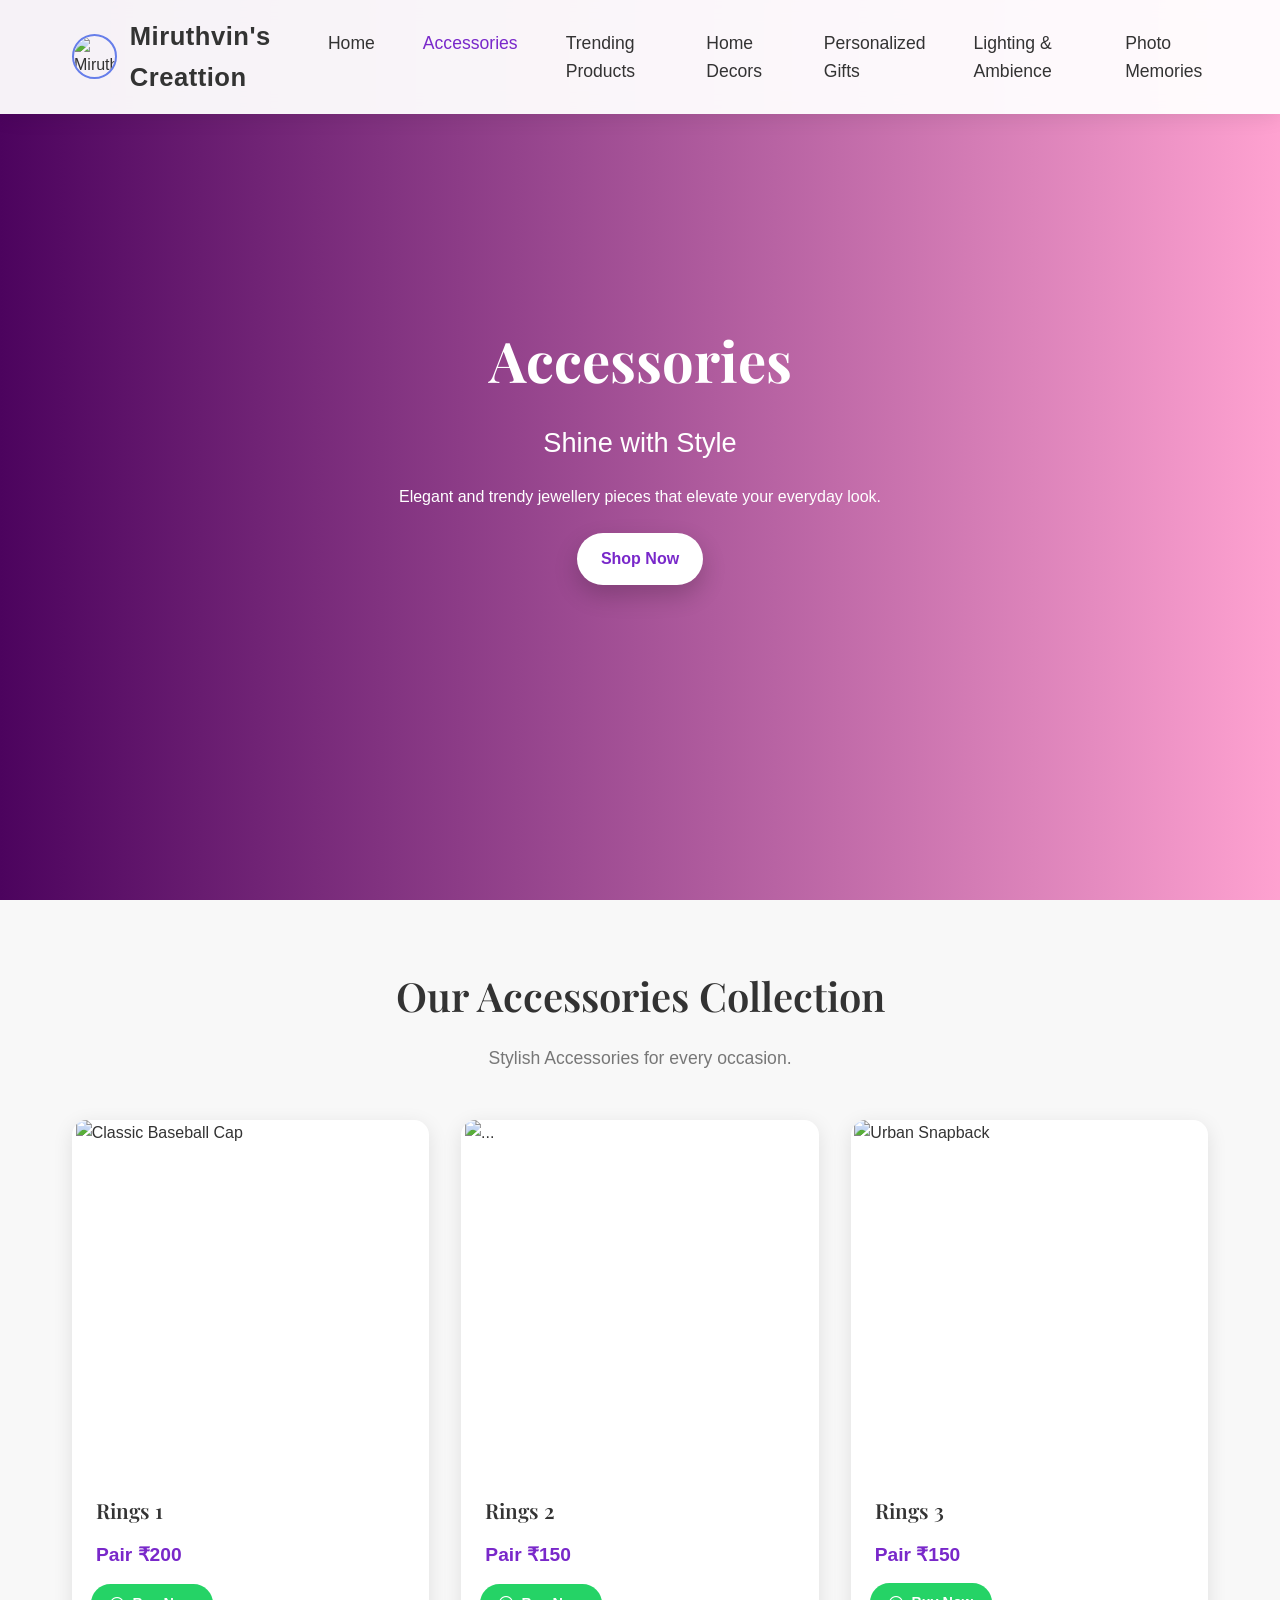
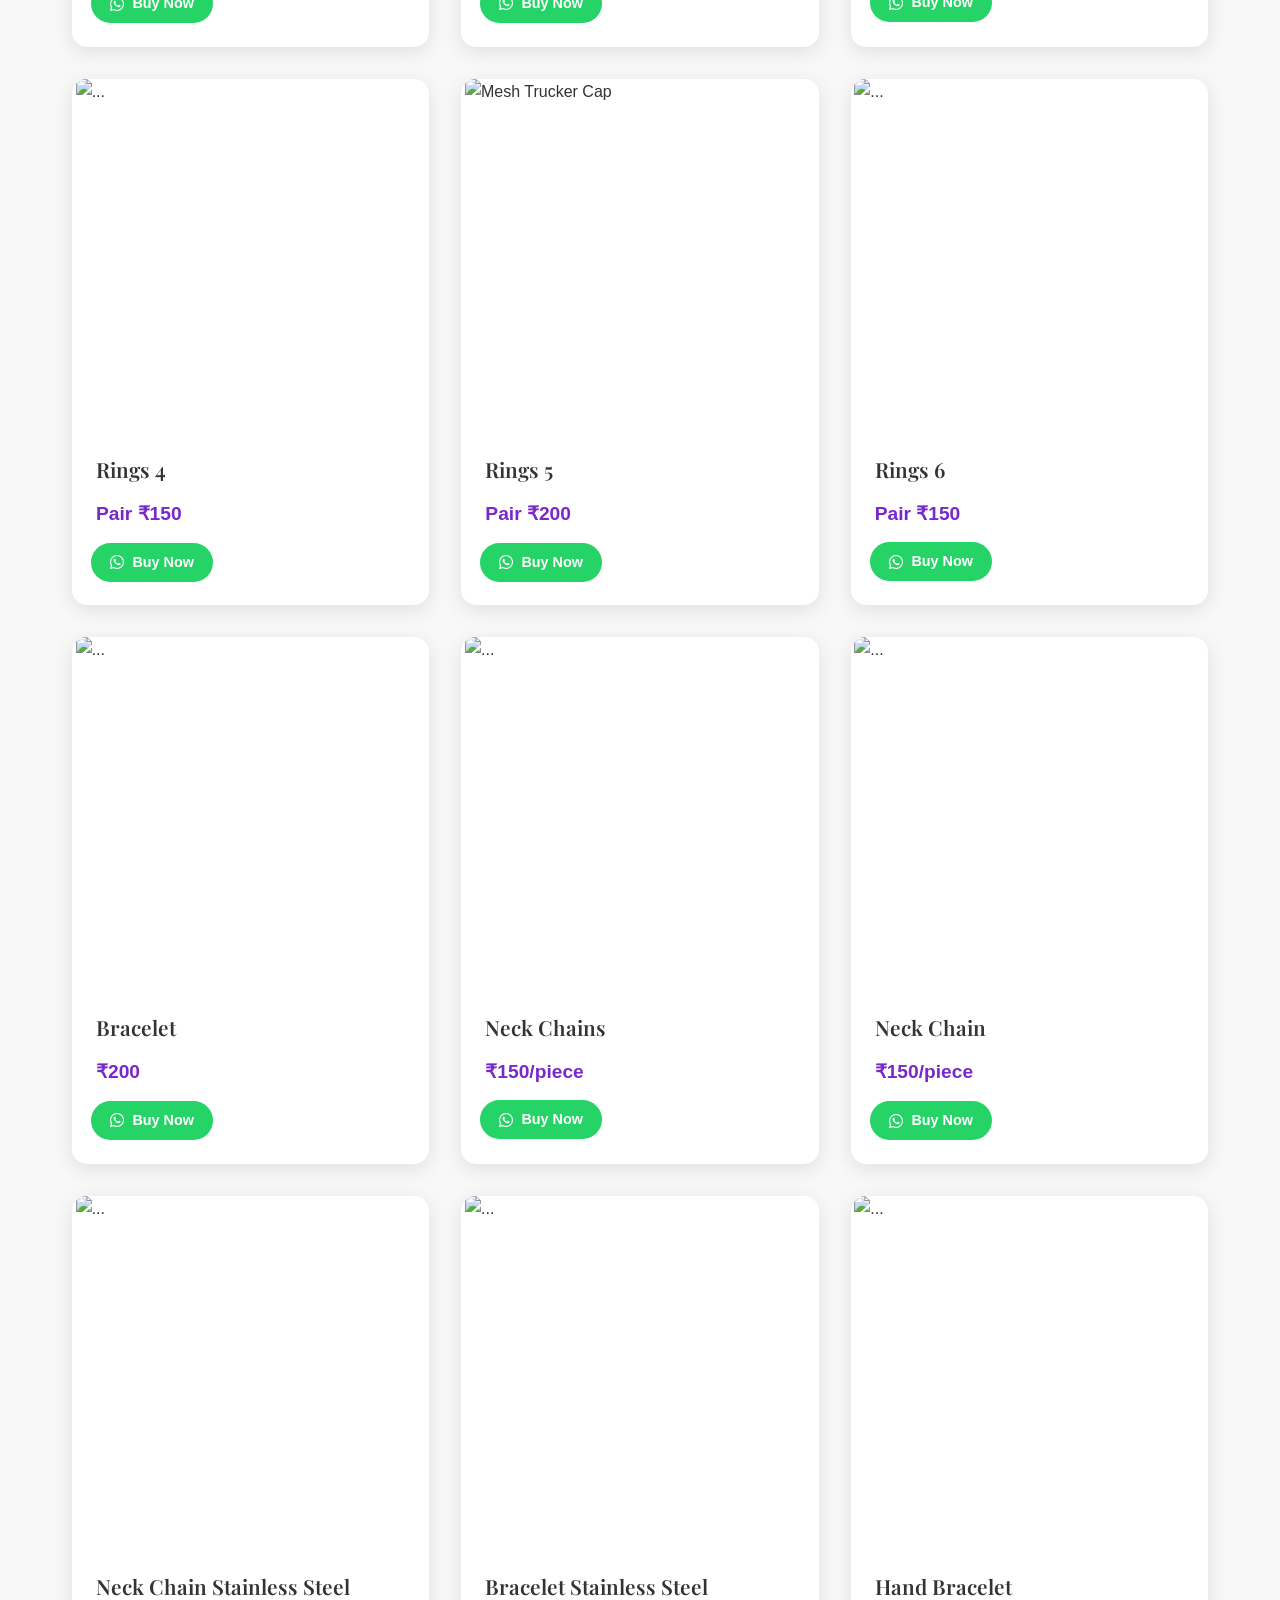
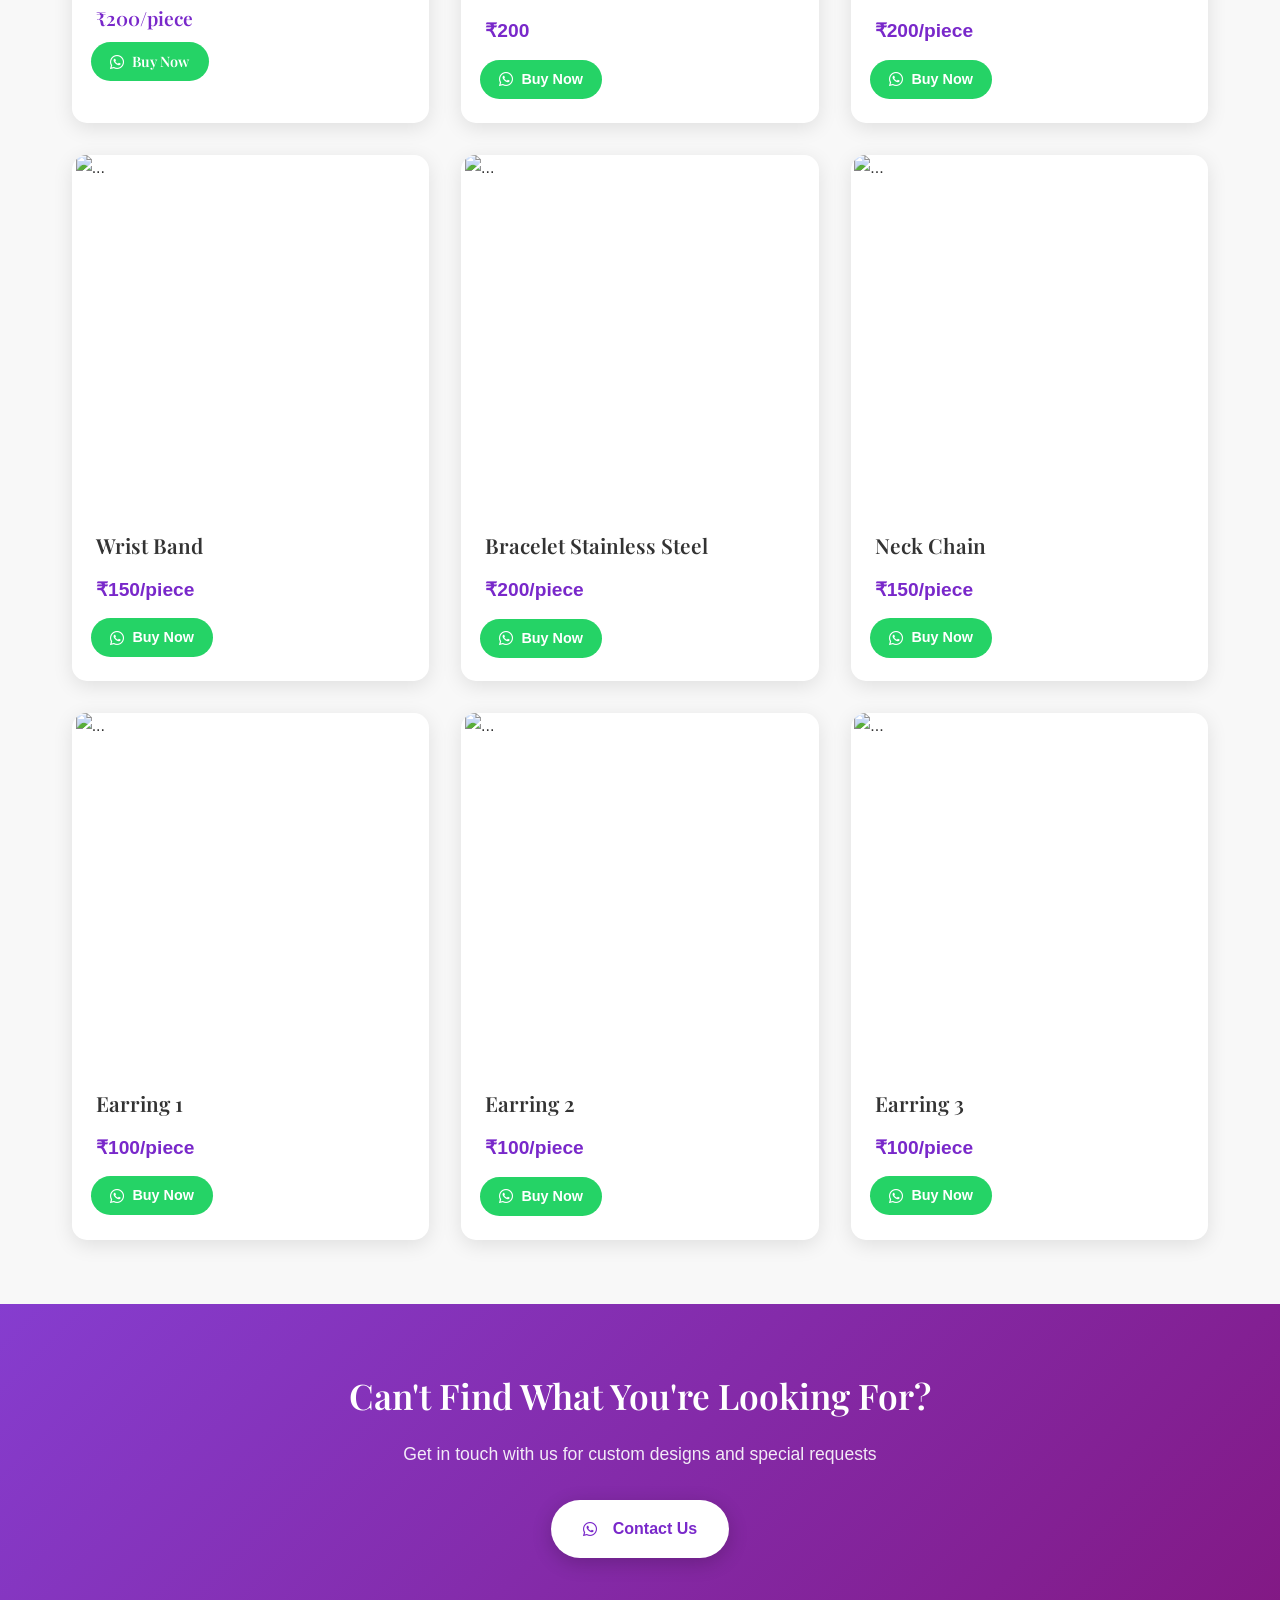
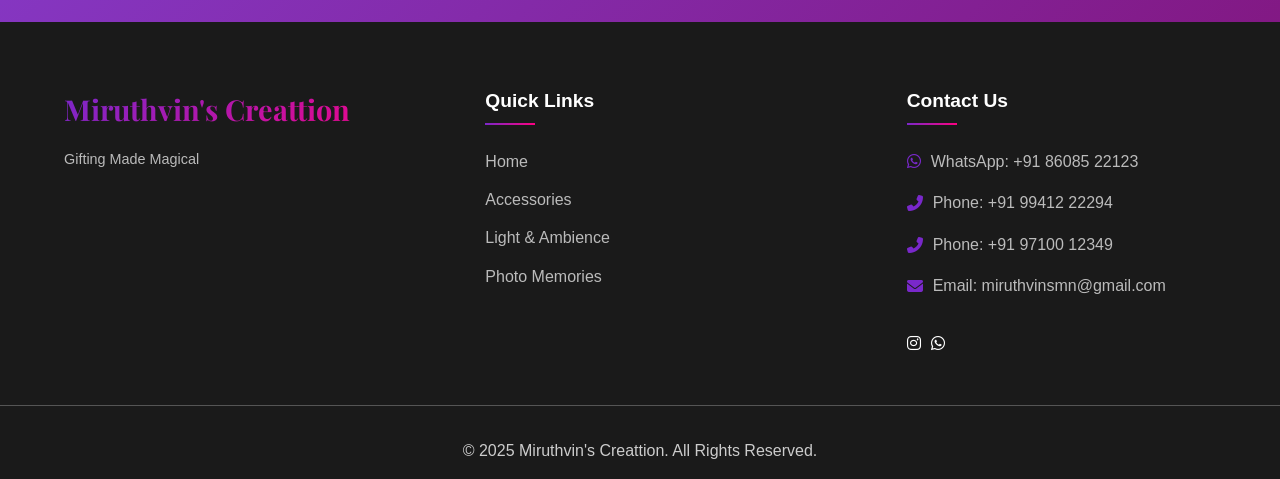
==== accessories.html @ 1a265e70 "Add files via upload" ====
<!DOCTYPE html>
<html lang="en">

<head>
    <meta charset="UTF-8">
    <meta name="viewport" content="width=device-width, initial-scale=1.0">
    <title>Caps Collection - Miruthvin's   Creattion</title>
    <link rel="stylesheet" href="caps.css">
    <link rel="stylesheet" href="https://cdnjs.cloudflare.com/ajax/libs/font-awesome/6.4.0/css/all.min.css">
    <link rel="preconnect" href="https://fonts.googleapis.com">
    <link rel="preconnect" href="https://fonts.gstatic.com" crossorigin>
    <link
        href="https://fonts.googleapis.com/css2?family=Playfair+Display:wght@400;500;600;700&family=Poppins:wght@300;400;500;600&display=swap"
        rel="stylesheet">
</head>

<body>
    <!-- Header -->
    <header class="header">
        <div class="header-content">
            <div class="logo">
                <img src="logo/miruthvins logo.jpeg" alt="Miruthvin's Logo">
                <h3>Miruthvin's   Creattion</h3>
            </div>

            <!-- Desktop Navigation -->
            <nav class="desktop-nav">
                <ul>
                    <li><a href="home.html">Home</a></li>
                    <li><a href="accessories.html" class="active">Accessories</a></li>
                    <li><a href="caps.html" >Trending Products</a></li>
                   <li><a href="homedecors.html">Home Decors</a></li>
                    <li><a href="Personalgifts.html">Personalized Gifts</a></li>
                    <li><a href="light.html">Lighting & Ambience</a></li>
                    <li><a href="Photomem.html">Photo Memories</a></li>
                </ul>
            </nav>

            <!-- Hamburger Menu Button -->
            <div class="hamburger" id="hamburger">
                <span></span>
                <span></span>
                <span></span>
            </div>
        </div>
    </header>

    <!-- Mobile Menu Overlay -->
    <div class="mobile-menu" id="mobile-menu">
        <ul>
            <li><a href="home.html">Home</a></li>
            <li><a href="accessories.html" class="active">Accessories</a></li>
            <li><a href="caps.html" >Trending Products</a></li>
            <li><a href="homedecors.html">Home Decors</a></li>
                    <li><a href="Personalgifts.html">Personalized Gifts</a></li>
                    <li><a href="light.html">Lighting & Ambience</a></li>
                    <li><a href="Photomem.html">Photo Memories</a></li>
        </ul>
    </div>

    <!-- Hero Section -->
    <section class="hero">
        <div class="hero-content">
            <h1 class="fade-in">Accessories</h1>
            <h2 class="slide-up">Shine with Style</h2>
            <p class="fade-in-delay">Elegant and trendy jewellery pieces that elevate your everyday look.</p>
            <div class="cta-container slide-up-delay">
                <a href="#products" class="cta-button">Shop Now</a>
            </div>
        </div>
    </section>


    <!-- Products Section -->
    <section id="products" class="products">
        <div class="container">
            <div class="section-header">
                <h2>Our Accessories Collection</h2>
                <p>Stylish Accessories for every occasion.</p>
            </div>

            <div class="products-grid">


                <!-- jewels  -->
                <div class="product-card" data-category="baseball">
                    <div class="product-image">
                        <img src="logo/jewel1.jpeg" alt="Classic Baseball Cap">
                        <div class="hover-overlay">
                            <a href="https://wa.me/919710012349?text=Hey%20Miruthvin%27s%20  Creattion%2C%20I%20want%20to%20buy%20Rings"
                                class="whatsapp-btn">
                                <i class="fab fa-whatsapp"></i> Inquire Now
                            </a>
                        </div>
                    </div>
                    <div class="product-info">
                        <h3>Rings 1</h3>
                        <p class="price">Pair ₹200</p>
                        <a href="https://wa.me/919710012349?text=Hey%20Miruthvin%27s%20  Creattion%2C%20I%20want%20to%20buy%20Rings"
                            class="buy-now-btn" target="_blank">
                            <i class="fab fa-whatsapp"></i> Buy Now
                        </a>

                    </div>
                </div>

                <div class="product-card" data-category="baseball">
                    <div class="product-image">
                        <img src="logo/jewel2.jpeg" alt="...">
                        <div class="hover-overlay">
                            <a href="https://wa.me/919710012349?text=Hey%20Miruthvin%27s%20  Creattion%2C%20I%20want%20to%20buy%20Rings"
                                class="whatsapp-btn">
                                <i class="fab fa-whatsapp"></i> Inquire Now
                            </a>
                        </div>
                        <a href="https://wa.me/919710012349?text=Hey%20Miruthvin%27s%20  Creattion%2C%20I%20want%20to%20buy%20Rings"
                            class="whatsapp-btn mobile-whatsapp-btn">
                            <i class="fab fa-whatsapp"></i> Inquire Now
                        </a>
                    </div>

                    <div class="product-info">
                        <h3>Rings 2</h3>
                        <p class="price">Pair ₹150</p>
                        <a href="https://wa.me/919710012349?text=Hey%20Miruthvin%27s%20  Creattion%2C%20I%20want%20to%20buy%20Rings"
                            class="buy-now-btn" target="_blank">
                            <i class="fab fa-whatsapp"></i> Buy Now
                        </a>
                    </div>
                </div>

              
                <div class="product-card" data-category="snapback">
                    <div class="product-image">
                        <img src="logo/jewel3.jpeg" alt="Urban Snapback">
                        <div class="hover-overlay">
                            <a href="https://wa.me/919710012349?text=Hey%20Miruthvin%27s%20  Creattion%2C%20I%20want%20to%20buy%20Rings"
                                class="whatsapp-btn">
                                <i class="fab fa-whatsapp"></i> Inquire Now
                            </a>
                        </div>
                        <a href="https://wa.me/919710012349?text=Hey%20Miruthvin%27s%20  Creattion%2C%20I%20want%20to%20buy%20Rings"
                            class="whatsapp-btn mobile-whatsapp-btn">
                            <i class="fab fa-whatsapp"></i> Inquire Now
                        </a>
                    </div>
                    <div class="product-info">
                        <h3>Rings 3</h3>
                        <p class="price">Pair ₹150</p>

                        <div class="product-action-row">
                            <a href="https://wa.me/919710012349?text=Hey%20Miruthvin%27s%20  Creattion%2C%20I%20want%20to%20buy%20Rings"
                                class="buy-now-btn" target="_blank">
                                <i class="fab fa-whatsapp"></i> Buy Now
                            </a>
                        </div>
                    </div>
                </div>


                <div class="product-card" data-category="snapback">
                    <div class="product-image">
                        <img src="logo/jewel4.jpeg" alt="...">
                        <div class="hover-overlay">
                            <a href="https://wa.me/919710012349?text=Hey%20Miruthvin%27s%20  Creattion%2C%20I%20want%20to%20buy%20Rings"
                                class="whatsapp-btn">
                                <i class="fab fa-whatsapp"></i> Inquire Now
                            </a>
                        </div>
                        <a href="https://wa.me/919710012349?text=Hey%20Miruthvin%27s%20  Creattion%2C%20I%20want%20to%20buy%20Rings"
                            class="whatsapp-btn mobile-whatsapp-btn">
                            <i class="fab fa-whatsapp"></i> Inquire Now
                        </a>
                    </div>
                    <div class="product-info">
                        <h3>Rings 4</h3>
                        <p class="price">Pair ₹150</p>
                        <a href="https://wa.me/919710012349?text=Hey%20Miruthvin%27s%20  Creattion%2C%20I%20want%20to%20buy%20Rings"
                            class="buy-now-btn" target="_blank">
                            <i class="fab fa-whatsapp"></i> Buy Now
                        </a>
                    </div>
                </div>

                <div class="product-card" data-category="trucker">
                    <div class="product-image">
                        <img src="logo/jewel5.jpeg" alt="Mesh Trucker Cap">
                        <div class="hover-overlay">
                            <a href="https://wa.me/919710012349?text=Hey%20Miruthvin%27s%20  Creattion%2C%20I%20want%20to%20buy%20Rings"
                                class="whatsapp-btn">
                                <i class="fab fa-whatsapp"></i> Inquire Now
                            </a>
                        </div>
                    </div>
                    <div class="product-info">
                        <h3>Rings 5</h3>
                        <p class="price">Pair ₹200</p>
                        <a href="https://wa.me/919710012349?text=Hey%20Miruthvin%27s%20  Creattion%2C%20I%20want%20to%20buy%20Rings"
                            class="buy-now-btn" target="_blank">
                            <i class="fab fa-whatsapp"></i> Buy Now
                        </a>
                    </div>
                </div>

                <div class="product-card" data-category="trucker">
                    <div class="product-image">
                        <img src="logo/jewel6.jpeg" alt="...">
                        <div class="hover-overlay">
                            <a href="https://wa.me/919710012349?text=Hey%20Miruthvin%27s%20  Creattion%2C%20I%20want%20to%20buy%20Rings"
                                class="whatsapp-btn">
                                <i class="fab fa-whatsapp"></i> Inquire Now
                            </a>
                        </div>
                        <a href="https://wa.me/919710012349?text=Hey%20Miruthvin%27s%20  Creattion%2C%20I%20want%20to%20buy%20Rings"
                            class="whatsapp-btn mobile-whatsapp-btn">
                            <i class="fab fa-whatsapp"></i> Inquire Now
                        </a>
                    </div>
                    <div class="product-info">
                        <h3>Rings 6</h3>
                        <p class="price">Pair ₹150</p>
                        <a href="https://wa.me/919710012349?text=Hey%20Miruthvin%27s%20  Creattion%2C%20I%20want%20to%20buy%20Rings"
                            class="buy-now-btn" target="_blank">
                            <i class="fab fa-whatsapp"></i> Buy Now
                        </a>
                    </div>
                </div>

                <div class="product-card" data-category="beanie">
                    <div class="product-image">
                        <img src="logo/bracelet.jpg" alt="...">
                        <div class="hover-overlay">
                            <a href="https://wa.me/919710012349?text=Hey%20Miruthvin%27s%20  Creattion%2C%20I%20want%20to%20buy%20Rings"
                                class="whatsapp-btn">
                                <i class="fab fa-whatsapp"></i> Inquire Now
                            </a>
                        </div>
                        <a href="https://wa.me/919710012349?text=Hey%20Miruthvin%27s%20  Creattion%2C%20I%20want%20to%20buy%20Rings"
                            class="whatsapp-btn mobile-whatsapp-btn">
                            <i class="fab fa-whatsapp"></i> Inquire Now
                        </a>
                    </div>
                    <div class="product-info">
                        <h3>Bracelet</h3>
                        <p class="price">₹200</p>
                        <a href="https://wa.me/919710012349?text=Hey%20Miruthvin%27s%20  Creattion%2C%20I%20want%20to%20buy%20Rings"
                            class="buy-now-btn" target="_blank">
                            <i class="fab fa-whatsapp"></i> Buy Now
                        </a>
                    </div>
                </div>

                <div class="product-card" data-category="beanie">
                    <div class="product-image">
                        <img src="logo/neckchainblack1.jpg" alt="...">
                        <div class="hover-overlay">
                            <a href="https://wa.me/919710012349?text=Hey%20Miruthvin%27s%20  Creattion%2C%20I%20want%20to%20buy%20Rings"
                                class="whatsapp-btn">
                                <i class="fab fa-whatsapp"></i> Inquire Now
                            </a>
                        </div>
                        <a href="https://wa.me/919710012349?text=Hey%20Miruthvin%27s%20  Creattion%2C%20I%20want%20to%20buy%20Rings"
                            class="whatsapp-btn mobile-whatsapp-btn">
                            <i class="fab fa-whatsapp"></i> Inquire Now
                        </a>
                    </div>
                    <div class="product-info">
                        <h3>Neck Chains</h3>
                        <p class="price">₹150/piece</p>
                        <a href="https://wa.me/919710012349?text=Hey%20Miruthvin%27s%20  Creattion%2C%20I%20want%20to%20buy%20Rings"
                            class="buy-now-btn" target="_blank">
                            <i class="fab fa-whatsapp"></i> Buy Now
                        </a>
                    </div>
                </div>

                <div class="product-card" data-category="beanie">
                    <div class="product-image">
                        <img src="logo/neckchainblack2.jpg" alt="...">
                        <div class="hover-overlay">
                            <a href="https://wa.me/919710012349?text=Hey%20Miruthvin%27s%20  Creattion%2C%20I%20want%20to%20buy%20Rings"
                                class="whatsapp-btn">
                                <i class="fab fa-whatsapp"></i> Inquire Now
                            </a>
                        </div>
                        <a href="https://wa.me/919710012349?text=Hey%20Miruthvin%27s%20  Creattion%2C%20I%20want%20to%20buy%20Rings"
                            class="whatsapp-btn mobile-whatsapp-btn">
                            <i class="fab fa-whatsapp"></i> Inquire Now
                        </a>
                    </div>
                    <div class="product-info">
                        <h3>Neck Chain</h3>
                        <p class="price">₹150/piece</p>
                        <a href="https://wa.me/919710012349?text=Hey%20Miruthvin%27s%20  Creattion%2C%20I%20want%20to%20buy%20Rings"
                            class="buy-now-btn" target="_blank">
                            <i class="fab fa-whatsapp"></i> Buy Now
                        </a>
                    </div>
                </div>

                <div class="product-card" data-category="beanie">
                    <div class="product-image">
                        <img src="logo/neckchain.jpg" alt="...">
                        <div class="hover-overlay">
                            <a href="https://wa.me/919710012349?text=Hey%20Miruthvin%27s%20  Creattion%2C%20I%20want%20to%20buy%20Rings"
                                class="whatsapp-btn">
                                <i class="fab fa-whatsapp"></i> Inquire Now
                            </a>
                        </div>
                        <a href="https://wa.me/919710012349?text=Hey%20Miruthvin%27s%20  Creattion%2C%20I%20want%20to%20buy%20Rings"
                            class="whatsapp-btn mobile-whatsapp-btn">
                            <i class="fab fa-whatsapp"></i> Inquire Now
                        </a>
                    </div>
                    <div class="product-info">
                        <h3>Neck Chain Stainless Steel
                        <p class="price">₹200/piece</p>
                        <a href="https://wa.me/919710012349?text=Hey%20Miruthvin%27s%20  Creattion%2C%20I%20want%20to%20buy%20Rings"
                            class="buy-now-btn" target="_blank">
                            <i class="fab fa-whatsapp"></i> Buy Now
                        </a>
                    </div>
                </div>

                <div class="product-card" data-category="beanie">
                    <div class="product-image">
                        <img src="logo/christbracelet.jpg" alt="...">
                        <div class="hover-overlay">
                            <a href="https://wa.me/919710012349?text=Hey%20Miruthvin%27s%20  Creattion%2C%20I%20want%20to%20buy%20Rings"
                                class="whatsapp-btn">
                                <i class="fab fa-whatsapp"></i> Inquire Now
                            </a>
                        </div>
                        <a href="https://wa.me/919710012349?text=Hey%20Miruthvin%27s%20  Creattion%2C%20I%20want%20to%20buy%20Rings"
                            class="whatsapp-btn mobile-whatsapp-btn">
                            <i class="fab fa-whatsapp"></i> Inquire Now
                        </a>
                    </div>
                    <div class="product-info">
                        <h3>Bracelet Stainless Steel</h3>
                        <p class="price">₹200</p>
                        <a href="https://wa.me/919710012349?text=Hey%20Miruthvin%27s%20  Creattion%2C%20I%20want%20to%20buy%20Rings"
                            class="buy-now-btn" target="_blank">
                            <i class="fab fa-whatsapp"></i> Buy Now
                        </a>
                    </div>
                </div>

                <div class="product-card" data-category="beanie">
                    <div class="product-image">
                        <img src="logo/kaapu.jpg" alt="...">
                        <div class="hover-overlay">
                            <a href="https://wa.me/919710012349?text=Hey%20Miruthvin%27s%20  Creattion%2C%20I%20want%20to%20buy%20Rings"
                                class="whatsapp-btn">
                                <i class="fab fa-whatsapp"></i> Inquire Now
                            </a>
                        </div>
                        <a href="https://wa.me/919710012349?text=Hey%20Miruthvin%27s%20  Creattion%2C%20I%20want%20to%20buy%20Rings"
                            class="whatsapp-btn mobile-whatsapp-btn">
                            <i class="fab fa-whatsapp"></i> Inquire Now
                        </a>
                    </div>
                    <div class="product-info">
                        <h3>Hand Bracelet</h3>
                        <p class="price">₹200/piece</p>
                        <a href="https://wa.me/919710012349?text=Hey%20Miruthvin%27s%20  Creattion%2C%20I%20want%20to%20buy%20Rings"
                            class="buy-now-btn" target="_blank">
                            <i class="fab fa-whatsapp"></i> Buy Now
                        </a>
                    </div>
                </div>

                <div class="product-card" data-category="beanie">
                    <div class="product-image">
                        <img src="logo/wristband.jpg" alt="...">
                        <div class="hover-overlay">
                            <a href="https://wa.me/919710012349?text=Hey%20Miruthvin%27s%20  Creattion%2C%20I%20want%20to%20buy%20Rings"
                                class="whatsapp-btn">
                                <i class="fab fa-whatsapp"></i> Inquire Now
                            </a>
                        </div>
                        <a href="https://wa.me/919710012349?text=Hey%20Miruthvin%27s%20  Creattion%2C%20I%20want%20to%20buy%20Rings"
                            class="whatsapp-btn mobile-whatsapp-btn">
                            <i class="fab fa-whatsapp"></i> Inquire Now
                        </a>
                    </div>
                    <div class="product-info">
                        <h3>Wrist Band</h3>
                        <p class="price">₹150/piece</p>
                        <a href="https://wa.me/919710012349?text=Hey%20Miruthvin%27s%20  Creattion%2C%20I%20want%20to%20buy%20Rings"
                            class="buy-now-btn" target="_blank">
                            <i class="fab fa-whatsapp"></i> Buy Now
                        </a>
                    </div>
                </div>

                <div class="product-card" data-category="beanie">
                    <div class="product-image">
                        <img src="logo/linebracelet.jpg" alt="...">
                        <div class="hover-overlay">
                            <a href="https://wa.me/919710012349?text=Hey%20Miruthvin%27s%20  Creattion%2C%20I%20want%20to%20buy%20Rings"
                                class="whatsapp-btn">
                                <i class="fab fa-whatsapp"></i> Inquire Now
                            </a>
                        </div>
                        <a href="https://wa.me/919710012349?text=Hey%20Miruthvin%27s%20  Creattion%2C%20I%20want%20to%20buy%20Rings"
                            class="whatsapp-btn mobile-whatsapp-btn">
                            <i class="fab fa-whatsapp"></i> Inquire Now
                        </a>
                    </div>
                    <div class="product-info">
                        <h3>Bracelet Stainless Steel</h3>
                        <p class="price">₹200/piece</p>
                        <a href="https://wa.me/919710012349?text=Hey%20Miruthvin%27s%20  Creattion%2C%20I%20want%20to%20buy%20Rings"
                            class="buy-now-btn" target="_blank">
                            <i class="fab fa-whatsapp"></i> Buy Now
                        </a>
                    </div>
                </div>

                <div class="product-card" data-category="beanie">
                    <div class="product-image">
                        <img src="logo/trinechchain.jpg" alt="...">
                        <div class="hover-overlay">
                            <a href="https://wa.me/919710012349?text=Hey%20Miruthvin%27s%20  Creattion%2C%20I%20want%20to%20buy%20Rings"
                                class="whatsapp-btn">
                                <i class="fab fa-whatsapp"></i> Inquire Now
                            </a>
                        </div>
                        <a href="https://wa.me/919710012349?text=Hey%20Miruthvin%27s%20  Creattion%2C%20I%20want%20to%20buy%20Rings"
                            class="whatsapp-btn mobile-whatsapp-btn">
                            <i class="fab fa-whatsapp"></i> Inquire Now
                        </a>
                    </div>
                    <div class="product-info">
                        <h3>Neck Chain</h3>
                        <p class="price">₹150/piece</p>
                        <a href="https://wa.me/919710012349?text=Hey%20Miruthvin%27s%20  Creattion%2C%20I%20want%20to%20buy%20Rings"
                            class="buy-now-btn" target="_blank">
                            <i class="fab fa-whatsapp"></i> Buy Now
                        </a>
                    </div>
                </div>

 <!-- accessories  -->
                <div class="product-card" data-category="baseball">
                    <div class="product-image">
                        <img src="logo/acc1.jpeg" alt="...">
                        <div class="hover-overlay">
                            <a href="https://wa.me/919710012349?text=Hey%20Miruthvin%27s%20  Creattion%2C%20I%20want%20to%20buy%20Earrings"
                                class="whatsapp-btn">
                                <i class="fab fa-whatsapp"></i> Inquire Now
                            </a>
                        </div>
                        <a href="https://wa.me/919710012349?text=Hey%20Miruthvin%27s%20  Creattion%2C%20I%20want%20to%20buy%20Earrings"
                            class="whatsapp-btn mobile-whatsapp-btn">
                            <i class="fab fa-whatsapp"></i> Inquire Now
                        </a>
                    </div>
                    <div class="product-info">
                        <h3>Earring 1</h3>
                        <p class="price">₹100/piece</p>
                        <a href="https://wa.me/919710012349?text=Hey%20Miruthvin%27s%20  Creattion%2C%20I%20want%20to%20buy%20Earrings"
                            class="buy-now-btn" target="_blank">
                            <i class="fab fa-whatsapp"></i> Buy Now
                        </a>
                    </div>
                </div>

                <div class="product-card" data-category="snapback">
                    <div class="product-image">
                        <img src="logo/acc2.jpeg" alt="...">
                        <div class="hover-overlay">
                            <a href="https://wa.me/919710012349?text=Hey%20Miruthvin%27s%20  Creattion%2C%20I%20want%20to%20buy%20Earrings"
                                class="whatsapp-btn">
                                <i class="fab fa-whatsapp"></i> Inquire Now
                            </a>
                        </div>
                        <a href="https://wa.me/919710012349?text=Hey%20Miruthvin%27s%20  Creattion%2C%20I%20want%20to%20buy%20Earrings"
                            class="whatsapp-btn mobile-whatsapp-btn">
                            <i class="fab fa-whatsapp"></i> Inquire Now
                        </a>
                    </div>
                    <div class="product-info">
                        <h3>Earring 2</h3>
                        <p class="price">₹100/piece</p>
                        <a href="https://wa.me/919710012349?text=Hey%20Miruthvin%27s%20  Creattion%2C%20I%20want%20to%20buy%20Earrings"
                            class="buy-now-btn" target="_blank">
                            <i class="fab fa-whatsapp"></i> Buy Now
                        </a>
                    </div>
                </div>

                <div class="product-card" data-category="trucker">
                    <div class="product-image">
                        <img src="logo/acc3.jpeg" alt="...">
                        <div class="hover-overlay">
                            <a href="https://wa.me/919710012349?text=Hey%20Miruthvin%27s%20  Creattion%2C%20I%20want%20to%20buy%20Earrings"
                                class="whatsapp-btn">
                                <i class="fab fa-whatsapp"></i> Inquire Now
                            </a>
                        </div>
                        <a href="https://wa.me/919710012349?text=Hey%20Miruthvin%27s%20  Creattion%2C%20I%20want%20to%20buy%20Earrings"
                            class="whatsapp-btn mobile-whatsapp-btn">
                            <i class="fab fa-whatsapp"></i> Inquire Now
                        </a>
                    </div>
                    <div class="product-info">
                        <h3>Earring 3</h3>
                        <p class="price">₹100/piece</p>
                        <a href="https://wa.me/919710012349?text=Hey%20Miruthvin%27s%20  Creattion%2C%20I%20want%20to%20buy%20Earrings"
                            class="buy-now-btn" target="_blank">
                            <i class="fab fa-whatsapp"></i> Buy Now
                        </a>
                    </div>
                </div>
                
            </div>
        </div>

    </section>

    <!-- Call to Action Section -->
    <section class="cta-section">
        <div class="container">
            <div class="cta-content">
                <h2>Can't Find What You're Looking For?</h2>
                <p>Get in touch with us for custom designs and special requests</p>
                <a href="https://wa.me/919710012349?text=Hi%20Miruthvin%27s%20  Creattion%2C%20I%20couldn%E2%80%99t%20find%20what%20I%E2%80%99m%20looking%20for.%20Can%20you%20help%20with%20a%20custom%20design%20or%20special%20request%3F"
                    class="cta-button">
                    <i class="fab fa-whatsapp"></i> Contact Us
                </a>
            </div>
        </div>
    </section>

    <!-- Footer -->
    <footer>
        <div class="footer-content">
            <div class="footer-logo">
                <h3>Miruthvin's   Creattion</h3>
                <p>Gifting Made Magical</p>
            </div>

            <div class="footer-links">
                <h4>Quick Links</h4>
                <ul>
                    <li><a href="home.html">Home</a></li>
                    <li><a href="accessories.html">Accessories</a></li>
                    <li><a href="light.html">Light & Ambience</a></li>
                    <li><a href="photomem.html">Photo Memories</a></li>
                </ul>
            </div>

            <div class="footer-contact">
                <h4>Contact Us</h4>
                <p><i class="fab fa-whatsapp"></i> WhatsApp: +91 86085 22123</p>
                <p><i class="fas fa-phone-alt"></i> Phone: +91 99412 22294</p>
                <p><i class="fas fa-phone-alt"></i> Phone: +91 97100 12349</p>
                <p><i class="fas fa-envelope"></i> Email: miruthvinsmn@gmail.com</p>
                <div class="social-icons">
                    <a href="#"><i class="fab fa-instagram"></i></a>
                    <a
                        href="https://wa.me/919710012349?text=Hi%2C%20I%27m%20interested%20in%20your%20products%20from%20Miruthvin%27s%20  Creattion%21
"><i"><i
                            class="fab fa-whatsapp"></i></a>
                </div>
            </div>
        </div>

        <div class="footer-bottom">
            <p>&copy; 2025 Miruthvin's   Creattion. All Rights Reserved.</p>
        </div>
    </footer>

    <script>
        // Mobile Menu Toggle
        const hamburger = document.getElementById('hamburger');
        const mobileMenu = document.getElementById('mobile-menu');

        hamburger.addEventListener('click', function () {
            hamburger.classList.toggle('active');
            mobileMenu.classList.toggle('active');
        });

        // Filter Functionality
        const filterBtns = document.querySelectorAll('.filter-btn');
        const productCards = document.querySelectorAll('.product-card');

        filterBtns.forEach(btn => {
            btn.addEventListener('click', function () {
                // Remove active class from all buttons
                filterBtns.forEach(b => b.classList.remove('active'));
                // Add active class to clicked button
                this.classList.add('active');

                const filterValue = this.getAttribute('data-filter');

                productCards.forEach(card => {
                    if (filterValue === 'all' || card.getAttribute('data-category') === filterValue) {
                        card.style.display = 'block';
                        card.style.opacity = '0';
                        card.style.transform = 'translateY(30px)';

                        setTimeout(() => {
                            card.style.opacity = '1';
                            card.style.transform = 'translateY(0)';
                        }, 100);
                    } else {
                        card.style.opacity = '0';
                        card.style.transform = 'translateY(30px)';
                        setTimeout(() => {
                            card.style.display = 'none';
                        }, 300);
                    }
                });
            });
        });

        // Smooth scroll for anchor links
        document.querySelectorAll('a[href^="#"]').forEach(anchor => {
            anchor.addEventListener('click', function (e) {
                e.preventDefault();
                document.querySelector(this.getAttribute('href')).scrollIntoView({
                    behavior: 'smooth'
                });
            });
        });

        // Animation on scroll
        const observerOptions = {
            threshold: 0.1,
            rootMargin: '0px 0px -50px 0px'
        };

        const observer = new IntersectionObserver(function (entries) {
            entries.forEach(entry => {
                if (entry.isIntersecting) {
                    entry.target.classList.add('animate');
                }
            });
        }, observerOptions);

        // Observe product cards
        document.querySelectorAll('.product-card').forEach(card => {
            observer.observe(card);
        });

        // Hero animations
        window.addEventListener('load', function () {
            setTimeout(() => {
                document.querySelector('.fade-in').style.opacity = '1';
                document.querySelector('.fade-in').style.transform = 'translateY(0)';
            }, 300);

            setTimeout(() => {
                document.querySelector('.slide-up').style.opacity = '1';
                document.querySelector('.slide-up').style.transform = 'translateY(0)';
            }, 500);

            setTimeout(() => {
                document.querySelector('.fade-in-delay').style.opacity = '1';
                document.querySelector('.fade-in-delay').style.transform = 'translateY(0)';
            }, 700);

            setTimeout(() => {
                document.querySelector('.slide-up-delay').style.opacity = '1';
                document.querySelector('.slide-up-delay').style.transform = 'translateY(0)';
            }, 900);
        });
    </script>
</body>

</html>
---- caps.css ----
/* Base Styles and Reset */
* {
    margin: 0;
    padding: 0;
    box-sizing: border-box;
    scroll-behavior: smooth;
}

body {
    font-family: 'Segoe UI', Tahoma, Geneva, Verdana, sans-serif;
    color: #333;
    overflow-x: hidden;
    background: #fcfcfc;
    line-height: 1.6;
}

a {
    text-decoration: none;
    color: inherit;
}

img {
    max-width: 100%;
    height: auto;
    display: block;
}

.container {
    max-width: 1200px;
    margin: 0 auto;
    padding: 0 2rem;
}

/* Header Styles */
.header {
    background: rgba(255, 255, 255, 0.95);
    backdrop-filter: blur(10px);
    padding: 1rem 0;
    position: fixed;
    top: 0;
    left: 0;
    right: 0;
    z-index: 1000;
    box-shadow: 0 2px 20px rgba(0, 0, 0, 0.1);
}

.header-content {
    max-width: 1200px;
    margin: 0 auto;
    padding: 0 1rem;
    display: flex;
    justify-content: space-between;
    align-items: center;
}

/* Logo Styles */
.logo {
    display: flex;
    align-items: center;
    gap: 0.8rem;
}

.logo img {
    width: 45px;
    height: 45px;
    border-radius: 50%;
    object-fit: cover;
    border: 2px solid #667eea;
}

.logo h3 {
    color: #333;
    font-size: 1.4rem;
    font-weight: 600;
    letter-spacing: 0.5px;
}

/* Desktop Navigation */
.desktop-nav {
    display: none;
}

.desktop-nav ul {
    display: flex;
    list-style: none;
    gap: 2rem;
}

.desktop-nav a {
    text-decoration: none;
    color: #333;
    font-weight: 500;
    transition: color 0.3s ease;
}

.desktop-nav a:hover,
.desktop-nav a.active {
    color: #7928ca;
}

/* Hamburger Menu Button */
.hamburger {
    display: flex;
    flex-direction: column;
    cursor: pointer;
    padding: 8px;
    z-index: 1001;
    transition: transform 0.3s ease;
}

.hamburger:hover {
    transform: scale(1.1);
}

.hamburger span {
    width: 25px;
    height: 3px;
    background: #333;
    margin: 3px 0;
    transition: all 0.3s cubic-bezier(0.68, -0.55, 0.265, 1.55);
    border-radius: 3px;
}

/* Hamburger Animation */
.hamburger.active span:nth-child(1) {
    transform: rotate(45deg) translate(6px, 6px);
    background: #fff;
}

.hamburger.active span:nth-child(2) {
    opacity: 0;
    transform: translateX(20px);
}

.hamburger.active span:nth-child(3) {
    transform: rotate(-45deg) translate(6px, -6px);
    background: #fff;
}

/* Mobile Menu Overlay */
.mobile-menu {
    position: fixed;
    top: 0;
    left: 0;
    width: 100%;
    height: 100vh;
    background: linear-gradient(135deg, #667eea 0%, #764ba2 100%);
    z-index: 999;
    display: flex;
    align-items: center;
    justify-content: center;
    transform: translateX(-100%);
    transition: transform 0.4s cubic-bezier(0.77, 0, 0.175, 1);
}

.mobile-menu.active {
    transform: translateX(0);
}

/* Mobile Menu List */
.mobile-menu ul {
    list-style: none;
    text-align: center;
}

.mobile-menu li {
    margin: 1.5rem 0;
    opacity: 0;
    transform: translateY(50px);
    transition: all 0.6s cubic-bezier(0.77, 0, 0.175, 1);
}

.mobile-menu.active li {
    opacity: 1;
    transform: translateY(0);
}

/* Stagger animation for menu items */
.mobile-menu.active li:nth-child(1) {
    transition-delay: 0.1s;
}

.mobile-menu.active li:nth-child(2) {
    transition-delay: 0.2s;
}

.mobile-menu.active li:nth-child(3) {
    transition-delay: 0.3s;
}

.mobile-menu.active li:nth-child(4) {
    transition-delay: 0.4s;
}

.mobile-menu.active li:nth-child(5) {
    transition-delay: 0.5s;
}

.mobile-menu.active li:nth-child(6) {
    transition-delay: 0.6s;
}

.mobile-menu.active li:nth-child(7) {
    transition-delay: 0.7s;
}

.mobile-menu.active li:nth-child(8) {
    transition-delay: 0.8s;
}

.mobile-menu a {
    text-decoration: none;
    color: white;
    font-size: 1.8rem;
    font-weight: 600;
    padding: 1rem 2rem;
    display: block;
    border-radius: 50px;
    transition: all 0.3s ease;
    position: relative;
    overflow: hidden;
}

.mobile-menu a::before {
    content: '';
    position: absolute;
    top: 0;
    left: -100%;
    width: 100%;
    height: 100%;
    background: rgba(255, 255, 255, 0.1);
    transition: left 0.5s ease;
}

.mobile-menu a:hover::before,
.mobile-menu a.active::before {
    left: 0;
}

.mobile-menu a:hover,
.mobile-menu a.active {
    background: rgba(255, 255, 255, 0.2);
    transform: scale(1.05);
    box-shadow: 0 8px 25px rgba(0, 0, 0, 0.2);
}







/* Tablet and Desktop Styles */
@media (min-width: 768px) {
    .hamburger {
        display: none;
    }

    .desktop-nav {
        display: block;
    }

    .mobile-menu {
        display: none;
    }

    .logo h3 {
        font-size: 1.6rem;
    }

    .main-content h1 {
        font-size: 3rem;
    }
}

@media (min-width: 1024px) {
    .header-content {
        padding: 0 2rem;
    }

    .desktop-nav ul {
        gap: 3rem;
    }

    .desktop-nav a {
        font-size: 1.1rem;
    }
}

/* Smooth scrolling */
html {
    scroll-behavior: smooth;
}

/* Custom scrollbar for mobile menu */
.mobile-menu::-webkit-scrollbar {
    width: 4px;
}

.mobile-menu::-webkit-scrollbar-track {
    background: rgba(255, 255, 255, 0.1);
}

.mobile-menu::-webkit-scrollbar-thumb {
    background: rgba(255, 255, 255, 0.3);
    border-radius: 2px;
}
























/* Hero Section */
.hero {
    height: 100vh;
    background: linear-gradient(to right, #4c035e, rgba(255, 139, 197, 0.8)), url('/api/placeholder/1600/900') center/cover no-repeat;
    display: flex;
    align-items: center;
    justify-content: center;
    padding: 0 2rem;
    text-align: center;
    color: white;
    margin-top: 0;
}

.hero-content {
    max-width: 800px;
}

.hero-content h1 {
    font-family: 'Playfair Display', serif;
    font-size: 3.5rem;
    font-weight: 700;
    margin-bottom: 1rem;
    opacity: 0;
    transform: translateY(30px);
    transition: all 0.8s ease;
}

.hero-content h2 {
    font-size: 1.7rem;
    font-weight: 300;
    margin-bottom: 1.2rem;
    opacity: 0;
    transform: translateY(30px);
    transition: all 0.8s ease;
}

.hero-content p {
    font-size: 1rem;
    margin-bottom: 1.5rem;
    opacity: 0;
    line-height: 1.6;
    transform: translateY(30px);
    transition: all 0.8s ease;
}

.cta-container {
    opacity: 0;
    transform: translateY(30px);
    transition: all 0.8s ease;
}

.cta-button {
    display: inline-block;
    background: white;
    color: #7928ca;
    padding: 0.8rem 1.5rem;
    border-radius: 50px;
    font-weight: 600;
    box-shadow: 0 10px 25px rgba(0, 0, 0, 0.2);
    transition: all 0.3s ease;
    text-decoration: none;
}

.cta-button:hover {
    transform: translateY(-5px);
    box-shadow: 0 15px 30px rgba(0, 0, 0, 0.3);
}

.cta-button i {
    margin-right: 0.5rem;
}

/* Responsive Adjustments */
@media (max-width: 768px) {
    .hero {
        padding: 0 1rem;
        height: auto;
        padding-top: 6rem;
        padding-bottom: 4rem;
    }

    .hero-content h1 {
        font-size: 2.2rem;
    }

    .hero-content h2 {
        font-size: 1.3rem;
    }

    .hero-content p {
        font-size: 0.95rem;
    }

    .cta-button {
        padding: 0.7rem 1.2rem;
        font-size: 0.9rem;
    }
}


/* Filter Section */
.filter-section {
    background: #fff;
    padding: 2rem 0;
    box-shadow: 0 2px 10px rgba(0, 0, 0, 0.1);
    position: sticky;
    top: 80px;
    z-index: 90;
}

.filter-tabs {
    display: flex;
    justify-content: center;
    gap: 1rem;

    /*other half*/




    flex-wrap: wrap;
    margin-bottom: 1rem;
}

.filter-btn {
    padding: 0.8rem 1.5rem;
    border: 2px solid #7928ca;
    background: white;
    color: #7928ca;
    border-radius: 50px;
    font-weight: 500;
    cursor: pointer;
    transition: all 0.3s ease;
    font-size: 0.9rem;
}

.filter-btn:hover,
.filter-btn.active {
    background: linear-gradient(135deg, #7928ca, #ff0080);
    color: white;
    transform: translateY(-2px);
    box-shadow: 0 5px 15px rgba(121, 40, 202, 0.3);
}

/* Products Section */
.products {
    padding: 4rem 0;
    background: #f8f8f8;
}

.section-header {
    text-align: center;
    margin-bottom: 3rem;
}

.section-header h2 {
    font-family: 'Playfair Display', serif;
    font-size: 2.5rem;
    font-weight: 600;
    color: #333;
    margin-bottom: 1rem;
}

.section-header p {
    font-size: 1.1rem;
    color: #777;
    max-width: 600px;
    margin: 0 auto;
}

.products-grid {
    display: grid;
    grid-template-columns: repeat(auto-fit, minmax(280px, 1fr));
    gap: 2rem;
    margin-top: 2rem;
}

/* Product Card Styles */
.product-card {
    background: white;
    border-radius: 15px;
    overflow: hidden;
    box-shadow: 0 5px 20px rgba(0, 0, 0, 0.1);
    transition: all 0.3s ease;
    opacity: 0;
    transform: translateY(30px);
    display: flex;
    flex-direction: column;
    justify-content: space-between;
    height: 100%;


}

.product-card.animate {
    opacity: 1;
    transform: translateY(0);
}

.product-card:hover {
    transform: translateY(-10px);
    box-shadow: 0 15px 40px rgba(0, 0, 0, 0.15);
}

.product-image {
    position: relative;
    overflow: hidden;
    height: 350px;
}

.product-image img {
    width: 100%;
    height: 100%;
    object-fit: cover;
    transition: transform 0.3s ease;
}

.product-card:hover .product-image img {
    transform: scale(1.1);
}

.hover-overlay {
    position: absolute;
    top: 0;
    left: 0;
    right: 0;
    bottom: 0;
    background: rgba(121, 40, 202, 0.9);
    display: flex;
    align-items: center;
    justify-content: center;
    opacity: 0;
    transition: opacity 0.3s ease;
}

.product-card:hover .hover-overlay {
    opacity: 1;
}

.whatsapp-btn {
    background: #25d366;
    color: white;
    padding: 0.8rem 1.5rem;
    border-radius: 50px;
    text-decoration: none;
    font-weight: 600;
    transition: all 0.3s ease;
    display: inline-flex;
    align-items: center;
    gap: 0.5rem;
}

.whatsapp-btn:hover {
    background: #128c7e;
    transform: scale(1.05);
}

.product-info {
    padding: 1.5rem;
    flex-grow: 1;
}

.product-info h3 {
    font-family: 'Playfair Display', serif;
    font-size: 1.3rem;
    font-weight: 600;
    color: #333;
    margin-bottom: 0.5rem;
}

.price {
    font-size: 1.2rem;
    font-weight: 600;
    color: #7928ca;
    margin-bottom: 0.8rem;
}

.description {
    color: #777;
    font-size: 0.9rem;
    line-height: 1.5;
}

/* Call to Action Section */
.cta-section {
    background: linear-gradient(135deg, rgba(121, 40, 202, 0.9), rgba(117, 0, 119, 0.9));
    padding: 4rem 0;
    text-align: center;
    color: white;
}

.cta-content h2 {
    font-family: 'Playfair Display', serif;
    font-size: 2.2rem;
    font-weight: 600;
    margin-bottom: 1rem;
}

.cta-content p {
    font-size: 1.1rem;
    margin-bottom: 2rem;
    opacity: 0.9;
}

.cta-content .cta-button {
    background: white;
    color: #7928ca;
    padding: 1rem 2rem;
    border-radius: 50px;
    font-weight: 600;
    text-decoration: none;
    display: inline-flex;
    align-items: center;
    gap: 0.5rem;
    transition: all 0.3s ease;
    box-shadow: 0 5px 20px rgba(0, 0, 0, 0.2);
}

.cta-content .cta-button:hover {
    transform: translateY(-3px);
    box-shadow: 0 10px 30px rgba(0, 0, 0, 0.3);
}

/* Footer Styles */
footer {
    background: #1a1a1a;
    color: #fff;
    padding: 4rem 0% 1rem;
}

.footer-content {
    display: grid;
    grid-template-columns: repeat(auto-fit, minmax(250px, 1fr));
    gap: 3rem;
    margin-bottom: 3rem;
    padding-left: 5%;
}


.footer-logo h3 {
    font-family: 'Playfair Display', serif;
    font-size: 1.8rem;
    margin-bottom: 1rem;
    background: linear-gradient(135deg, #7928ca, #ff0080);
    -webkit-background-clip: text;
    -webkit-text-fill-color: transparent;
    background-clip: text;
}

.footer-logo p {
    color: #bbb;
    font-size: 0.9rem;
}

.footer-links h4,
.footer-contact h4 {
    font-size: 1.2rem;
    margin-bottom: 1.5rem;
    position: relative;
    padding-bottom: 0.5rem;
}

.footer-links h4::after,
.footer-contact h4::after {
    content: '';
    position: absolute;
    bottom: 0;
    left: 0;
    width: 50px;
    height: 2px;
    background: linear-gradient(135deg, #7928ca, #ff0080);
}

.footer-links ul {
    list-style: none;
}

.footer-links ul li {
    margin-bottom: 0.8rem;
}

.footer-links ul li a {
    color: #bbb;
    transition: color 0.3s ease;
}

.footer-links ul li a:hover {
    color: #7928ca;
}

.footer-contact p {
    color: #bbb;
    margin-bottom: 1rem;
    display: flex;
    align-items: center;
}

.footer-contact p i {
    margin-right: 10px;
    color: #7928ca;
}

.social-icons {
    display: flex;
    gap: 10px;
    margin-top: 2rem;
    margin-right: 5px;
}

.footer-bottom {
    text-align: center;
    padding-top: 2rem;
    margin-top: 2rem;
    border-top: 1px solid #555;
    color: #ccc;
}


/* Responsive Design */
@media (max-width: 768px) {
    .desktop-nav {
        display: none;
    }

    .hamburger {
        display: flex;
    }

    .hero-content h1 {
        font-size: 2.5rem;
    }

    .hero-content h2 {
        font-size: 1.5rem;
    }

    .filter-tabs {
        justify-content: flex-start;
        overflow-x: auto;
        padding-bottom: 0.5rem;
    }

    .filter-btn {
        white-space: nowrap;
        margin-right: 0.5rem;
    }

    .products-grid {
        grid-template-columns: repeat(auto-fit, minmax(250px, 1fr));
        gap: 1.5rem;
    }

    .section-header h2 {
        font-size: 2rem;
    }

    .cta-content h2 {
        font-size: 1.8rem;
    }

    .footer-content {
        grid-template-columns: 1fr;
        text-align: center;
    }
}

@media (min-width: 769px) {
    .desktop-nav {
        display: block;
    }

    .hamburger {
        display: none;
    }
}

@media (max-width: 480px) {
    .container {
        padding: 0 1rem;
    }

    .hero-content h1 {
        font-size: 2rem;
    }

    .hero-content h2 {
        font-size: 1.2rem;
    }

    .products-grid {
        grid-template-columns: 1fr;
    }

    .product-info {
        padding: 1rem;
    }
}

/* Animation Classes */
.fade-in,
.slide-up,
.fade-in-delay,
.slide-up-delay {
    opacity: 0;
    transform: translateY(30px);
    transition: all 0.8s ease;
}

.fade-in.animate,
.slide-up.animate,
.fade-in-delay.animate,
.slide-up-delay.animate {
    opacity: 1;
    transform: translateY(0);
}

/* Smooth transitions for product filtering */
.product-card {
    transition: all 0.3s ease, opacity 0.3s ease, transform 0.3s ease;
}

/* WhatsApp button hover effects */
.whatsapp-btn i {
    transition: transform 0.3s ease;
}

.whatsapp-btn:hover i {
    transform: scale(1.2);
}

/* Enhanced product card animations */
@keyframes fadeInUp {
    from {
        opacity: 0;
        transform: translateY(30px);
    }

    to {
        opacity: 1;
        transform: translateY(0);
    }
}

.product-card.animate {
    animation: fadeInUp 0.6s ease forwards;
}

/* Stagger animation for product cards */
.product-card:nth-child(1) {
    animation-delay: 0.1s;
}

.product-card:nth-child(2) {
    animation-delay: 0.2s;
}

.product-card:nth-child(3) {
    animation-delay: 0.3s;
}

.product-card:nth-child(4) {
    animation-delay: 0.4s;
}

.product-card:nth-child(5) {
    animation-delay: 0.5s;
}

.product-card:nth-child(6) {
    animation-delay: 0.6s;
}

.product-card:nth-child(7) {
    animation-delay: 0.7s;
}

.product-card:nth-child(8) {
    animation-delay: 0.8s;
}

.product-card:nth-child(9) {
    animation-delay: 0.9s;
}

.product-card:nth-child(10) {
    animation-delay: 1.0s;
}

.product-card:nth-child(11) {
    animation-delay: 1.1s;
}

.product-card:nth-child(12) {
    animation-delay: 1.2s;
}


@media (max-width: 600px) {
    .mobile-menu {
        justify-content: flex-start;
        padding-top: 4rem;
        justify-content: center;
    }

    .mobile-menu a {
        font-size: 1.2rem;
        /* Smaller font size */
        padding: 0.7rem 1.2rem;
        /* Less padding */
    }

    .mobile-menu li {
        margin: 1rem 0;
        /* Less vertical spacing between links */
    }

    .hamburger span {
        width: 20px;
        height: 2.5px;
    }
}






/* Show inquiry button always on mobile */
.mobile-whatsapp-btn {
    display: none;
    margin: 1rem auto 0;
    justify-content: center;
    background: #25d366;
    color: white;
    padding: 0.7rem 1.2rem;
    border-radius: 50px;
    font-weight: 600;
    text-align: center;
    text-decoration: none;
    font-size: 0.95rem;
    width: fit-content;
    box-shadow: 0 4px 15px rgba(0, 0, 0, 0.1);
}

.mobile-whatsapp-btn i {
    margin-right: 0.5rem;
}

@media (max-width: 768px) {
    .hover-overlay {
        display: none !important;
    }

    .mobile-whatsapp-btn {
        display: flex;
    }
}


@media (max-width: 600px) {
    .footer-content {
        grid-template-columns: 1fr;
        padding-left: 1.5rem;
        padding-right: 1.5rem;
        text-align: left;
    }

    .social-icons {
        justify-content: flex-start;
    }
}










/* Products Section */
.products {
    padding: 4rem 0;
    background: #f8f8f8;
}

.section-header {
    text-align: center;
    margin-bottom: 3rem;
}

.section-header h2 {
    font-family: 'Playfair Display', serif;
    font-size: 2.5rem;
    font-weight: 600;
    color: #333;
    margin-bottom: 1rem;
}

.section-header p {
    font-size: 1.1rem;
    color: #777;
    max-width: 600px;
    margin: 0 auto;
}

.products-grid {
    display: grid;
    grid-template-columns: repeat(auto-fit, minmax(280px, 1fr));
    gap: 2rem;
    margin-top: 2rem;
}

/* Product Card Styles */
.product-card {
    background: white;
    border-radius: 15px;
    overflow: hidden;
    box-shadow: 0 5px 20px rgba(0, 0, 0, 0.1);
    transition: all 0.3s ease;
    display: flex;
    flex-direction: column;
    height: 100%;
}

.product-card:hover {
    transform: translateY(-10px);
    box-shadow: 0 15px 40px rgba(0, 0, 0, 0.15);
}

.product-image {
    position: relative;
    overflow: hidden;
    height: 350px;
    width: 350px;
    margin-left: auto;
    margin-right: auto;
    
}

.product-image img {
    position: absolute;
    top: 0;
    left: 0;
    width: 100%;
    height: 100%;
    object-fit: cover;
    transition: transform 0.3s ease;
}

.product-card:hover .product-image img {
    transform: scale(1.1);
}

.hover-overlay {
    position: absolute;
    top: 0;
    left: 0;
    right: 0;
    bottom: 0;
    background: rgba(121, 40, 202, 0.9);
    display: flex;
    align-items: center;
    justify-content: center;
    opacity: 0;
    transition: opacity 0.3s ease;
}

.product-card:hover .hover-overlay {
    opacity: 1;
}

.product-info {
    padding: 1.5rem;
    display: flex;
    flex-direction: column;
    gap: 0.3rem;
    /* Minimal spacing between price and button */
}

.product-info h3 {
    font-family: 'Playfair Display', serif;
    font-size: 1.3rem;
    font-weight: 600;
    color: #333;
}

.price {
    font-size: 1.2rem;
    font-weight: 600;
    color: #7928ca;
    margin: 0;
}

.buy-now-btn {
    align-self: flex-start;
    background: #25d366;
    color: white;
    padding: 0.5rem 1.2rem;
    border-radius: 50px;
    font-weight: 600;
    font-size: 0.9rem;
    text-decoration: none;
    display: inline-flex;
    align-items: center;
    gap: 0.5rem;
    transition: all 0.3s ease;
    margin-top: 0.5rem;
    margin-left: -0.3rem;
}

.buy-now-btn i {
    font-size: 1rem;
}

.buy-now-btn:hover {
    background: #128c7e;
    transform: translateY(-2px);
}
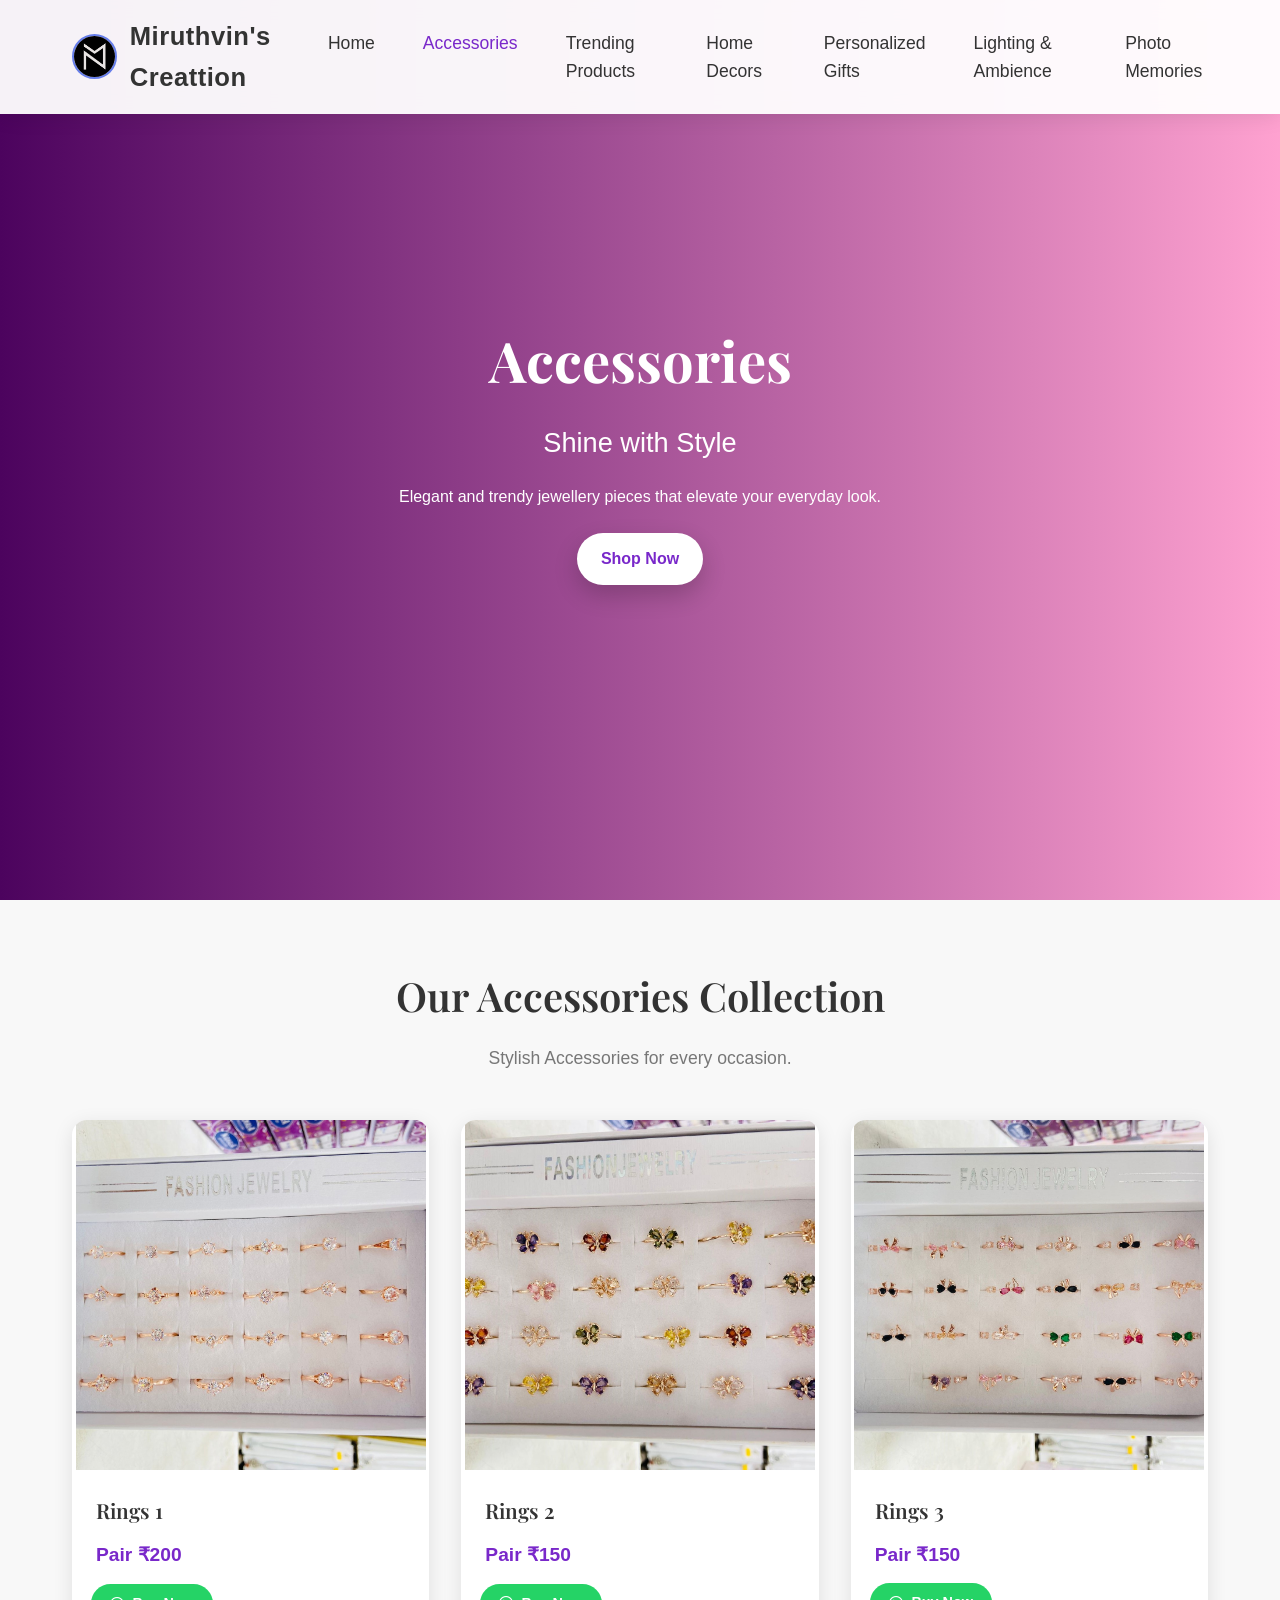
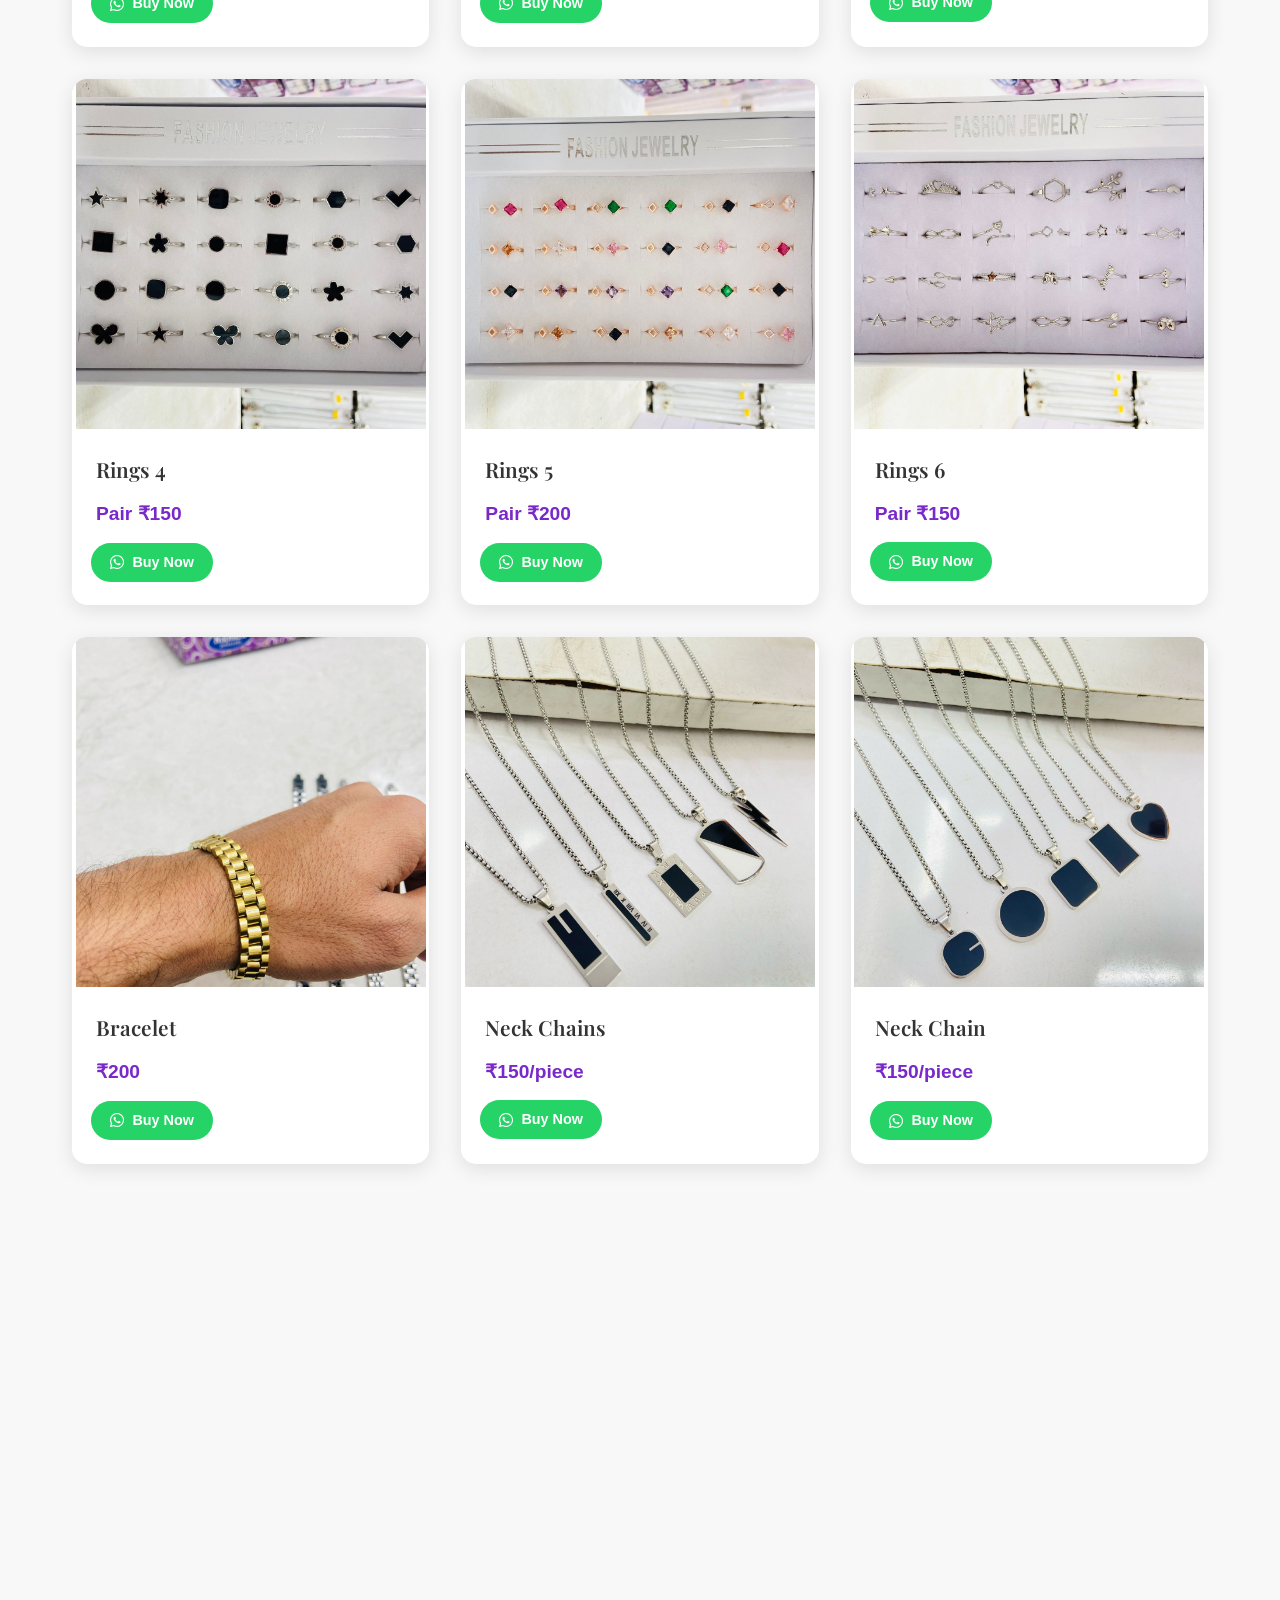
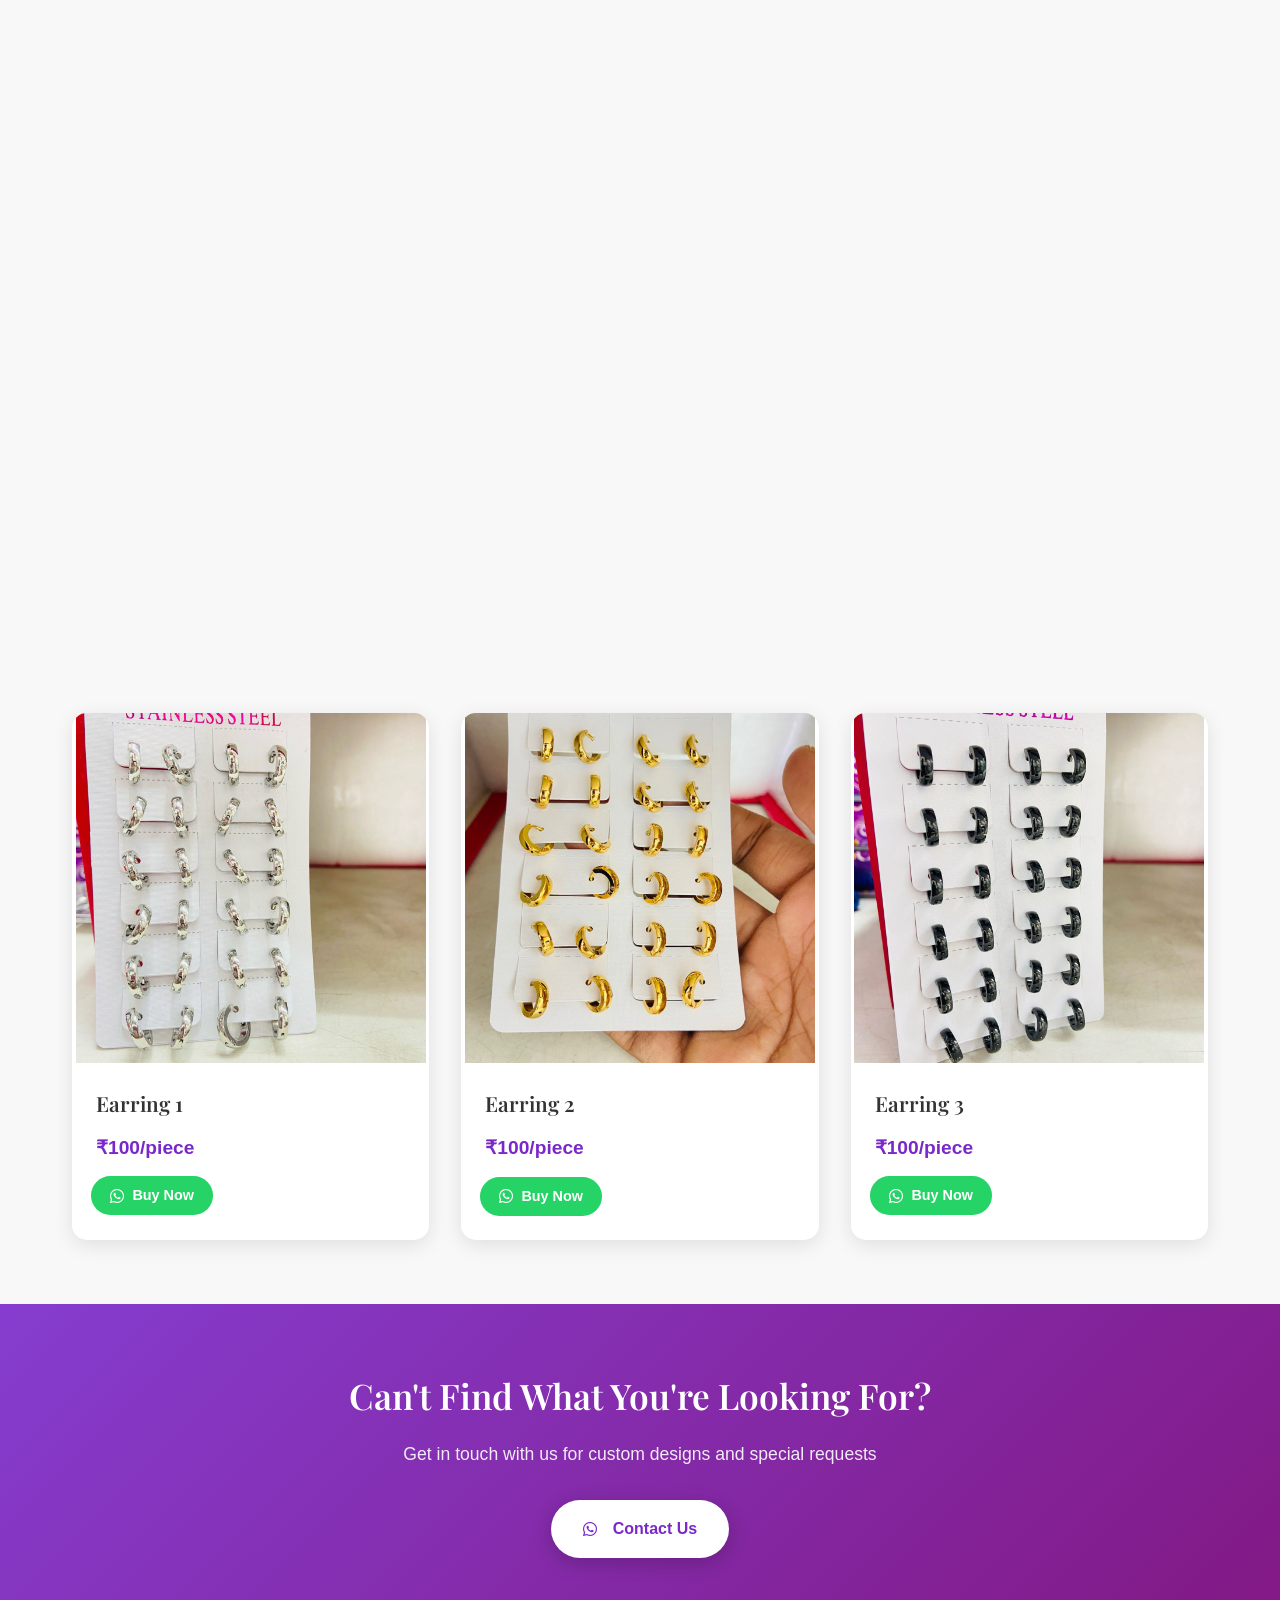
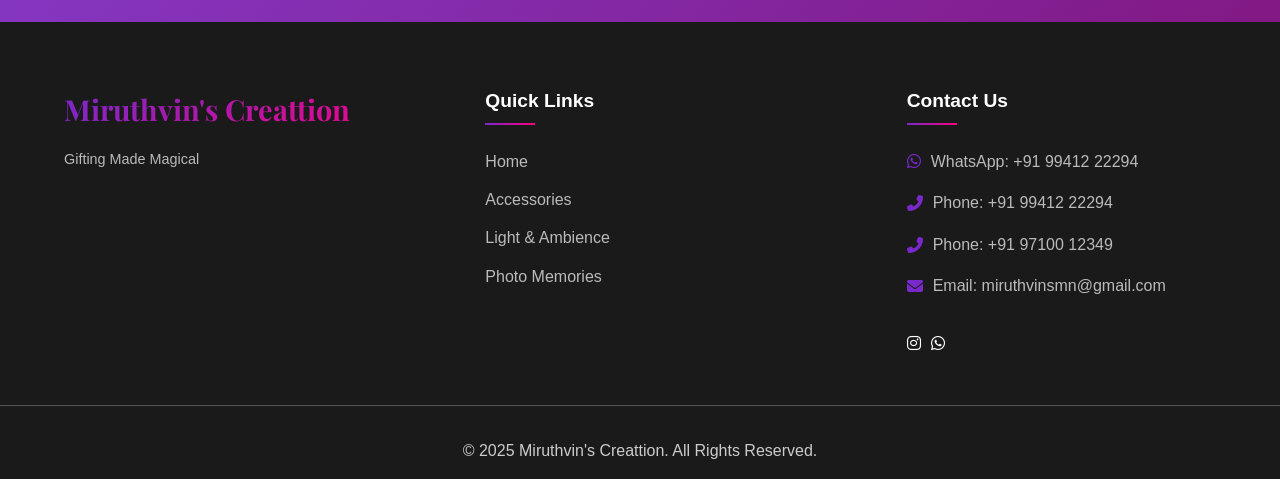
==== commit f59d56a9: "fc" ====
--- a/accessories.html
+++ b/accessories.html
@@ -4,7 +4,7 @@
 <head>
     <meta charset="UTF-8">
     <meta name="viewport" content="width=device-width, initial-scale=1.0">
-    <title>Caps Collection - Miruthvin's   Creattion</title>
+    <title>Accessories - Miruthvin's Creattion</title>
     <link rel="stylesheet" href="caps.css">
     <link rel="stylesheet" href="https://cdnjs.cloudflare.com/ajax/libs/font-awesome/6.4.0/css/all.min.css">
     <link rel="preconnect" href="https://fonts.googleapis.com">
@@ -19,20 +19,20 @@
     <header class="header">
         <div class="header-content">
             <div class="logo">
-                <img src="logo/miruthvins logo.jpeg" alt="Miruthvin's Logo">
-                <h3>Miruthvin's   Creattion</h3>
+                <img src="miruthvins logo.jpeg" alt="Miruthvin's Logo">
+                <h3>Miruthvin's Creattion</h3>
             </div>
 
             <!-- Desktop Navigation -->
             <nav class="desktop-nav">
                 <ul>
-                    <li><a href="home.html">Home</a></li>
+                    <li><a href="index.html">Home</a></li>
                     <li><a href="accessories.html" class="active">Accessories</a></li>
-                    <li><a href="caps.html" >Trending Products</a></li>
-                   <li><a href="homedecors.html">Home Decors</a></li>
-                    <li><a href="Personalgifts.html">Personalized Gifts</a></li>
+                    <li><a href="caps.html">Trending Products</a></li>
+                    <li><a href="homedecors.html">Home Decors</a></li>
+                    <li><a href="personalgifts.html">Personalized Gifts</a></li>
                     <li><a href="light.html">Lighting & Ambience</a></li>
-                    <li><a href="Photomem.html">Photo Memories</a></li>
+                    <li><a href="photomem.html">Photo Memories</a></li>
                 </ul>
             </nav>
 
@@ -48,13 +48,13 @@
     <!-- Mobile Menu Overlay -->
     <div class="mobile-menu" id="mobile-menu">
         <ul>
-            <li><a href="home.html">Home</a></li>
+            <li><a href="index.html">Home</a></li>
             <li><a href="accessories.html" class="active">Accessories</a></li>
-            <li><a href="caps.html" >Trending Products</a></li>
+            <li><a href="caps.html">Trending Products</a></li>
             <li><a href="homedecors.html">Home Decors</a></li>
-                    <li><a href="Personalgifts.html">Personalized Gifts</a></li>
-                    <li><a href="light.html">Lighting & Ambience</a></li>
-                    <li><a href="Photomem.html">Photo Memories</a></li>
+            <li><a href="personalgifts.html">Personalized Gifts</a></li>
+            <li><a href="light.html">Lighting & Ambience</a></li>
+            <li><a href="photomem.html">Photo Memories</a></li>
         </ul>
     </div>
 
@@ -85,7 +85,7 @@
                 <!-- jewels  -->
                 <div class="product-card" data-category="baseball">
                     <div class="product-image">
-                        <img src="logo/jewel1.jpeg" alt="Classic Baseball Cap">
+                        <img src="jewel1.jpeg" alt="Classic Baseball Cap">
                         <div class="hover-overlay">
                             <a href="https://wa.me/919710012349?text=Hey%20Miruthvin%27s%20  Creattion%2C%20I%20want%20to%20buy%20Rings"
                                 class="whatsapp-btn">
@@ -106,7 +106,7 @@
 
                 <div class="product-card" data-category="baseball">
                     <div class="product-image">
-                        <img src="logo/jewel2.jpeg" alt="...">
+                        <img src="jewel2.jpeg" alt="...">
                         <div class="hover-overlay">
                             <a href="https://wa.me/919710012349?text=Hey%20Miruthvin%27s%20  Creattion%2C%20I%20want%20to%20buy%20Rings"
                                 class="whatsapp-btn">
@@ -129,10 +129,10 @@
                     </div>
                 </div>
 
-              
+
                 <div class="product-card" data-category="snapback">
                     <div class="product-image">
-                        <img src="logo/jewel3.jpeg" alt="Urban Snapback">
+                        <img src="jewel3.jpeg" alt="Urban Snapback">
                         <div class="hover-overlay">
                             <a href="https://wa.me/919710012349?text=Hey%20Miruthvin%27s%20  Creattion%2C%20I%20want%20to%20buy%20Rings"
                                 class="whatsapp-btn">
@@ -160,7 +160,7 @@
 
                 <div class="product-card" data-category="snapback">
                     <div class="product-image">
-                        <img src="logo/jewel4.jpeg" alt="...">
+                        <img src="jewel4.jpeg" alt="...">
                         <div class="hover-overlay">
                             <a href="https://wa.me/919710012349?text=Hey%20Miruthvin%27s%20  Creattion%2C%20I%20want%20to%20buy%20Rings"
                                 class="whatsapp-btn">
@@ -184,7 +184,7 @@
 
                 <div class="product-card" data-category="trucker">
                     <div class="product-image">
-                        <img src="logo/jewel5.jpeg" alt="Mesh Trucker Cap">
+                        <img src="jewel5.jpeg" alt="Mesh Trucker Cap">
                         <div class="hover-overlay">
                             <a href="https://wa.me/919710012349?text=Hey%20Miruthvin%27s%20  Creattion%2C%20I%20want%20to%20buy%20Rings"
                                 class="whatsapp-btn">
@@ -204,7 +204,7 @@
 
                 <div class="product-card" data-category="trucker">
                     <div class="product-image">
-                        <img src="logo/jewel6.jpeg" alt="...">
+                        <img src="jewel6.jpeg" alt="...">
                         <div class="hover-overlay">
                             <a href="https://wa.me/919710012349?text=Hey%20Miruthvin%27s%20  Creattion%2C%20I%20want%20to%20buy%20Rings"
                                 class="whatsapp-btn">
@@ -228,7 +228,7 @@
 
                 <div class="product-card" data-category="beanie">
                     <div class="product-image">
-                        <img src="logo/bracelet.jpg" alt="...">
+                        <img src="bracelet.jpg" alt="...">
                         <div class="hover-overlay">
                             <a href="https://wa.me/919710012349?text=Hey%20Miruthvin%27s%20  Creattion%2C%20I%20want%20to%20buy%20Rings"
                                 class="whatsapp-btn">
@@ -252,7 +252,7 @@
 
                 <div class="product-card" data-category="beanie">
                     <div class="product-image">
-                        <img src="logo/neckchainblack1.jpg" alt="...">
+                        <img src="neckchainblack1.jpg" alt="...">
                         <div class="hover-overlay">
                             <a href="https://wa.me/919710012349?text=Hey%20Miruthvin%27s%20  Creattion%2C%20I%20want%20to%20buy%20Rings"
                                 class="whatsapp-btn">
@@ -276,7 +276,7 @@
 
                 <div class="product-card" data-category="beanie">
                     <div class="product-image">
-                        <img src="logo/neckchainblack2.jpg" alt="...">
+                        <img src="neckchainblack2.jpg" alt="...">
                         <div class="hover-overlay">
                             <a href="https://wa.me/919710012349?text=Hey%20Miruthvin%27s%20  Creattion%2C%20I%20want%20to%20buy%20Rings"
                                 class="whatsapp-btn">
@@ -300,7 +300,7 @@
 
                 <div class="product-card" data-category="beanie">
                     <div class="product-image">
-                        <img src="logo/neckchain.jpg" alt="...">
+                        <img src="neckchain.jpg" alt="...">
                         <div class="hover-overlay">
                             <a href="https://wa.me/919710012349?text=Hey%20Miruthvin%27s%20  Creattion%2C%20I%20want%20to%20buy%20Rings"
                                 class="whatsapp-btn">
@@ -314,17 +314,17 @@
                     </div>
                     <div class="product-info">
                         <h3>Neck Chain Stainless Steel
-                        <p class="price">₹200/piece</p>
-                        <a href="https://wa.me/919710012349?text=Hey%20Miruthvin%27s%20  Creattion%2C%20I%20want%20to%20buy%20Rings"
-                            class="buy-now-btn" target="_blank">
-                            <i class="fab fa-whatsapp"></i> Buy Now
-                        </a>
-                    </div>
-                </div>
-
-                <div class="product-card" data-category="beanie">
-                    <div class="product-image">
-                        <img src="logo/christbracelet.jpg" alt="...">
+                            <p class="price">₹200/piece</p>
+                            <a href="https://wa.me/919710012349?text=Hey%20Miruthvin%27s%20  Creattion%2C%20I%20want%20to%20buy%20Rings"
+                                class="buy-now-btn" target="_blank">
+                                <i class="fab fa-whatsapp"></i> Buy Now
+                            </a>
+                    </div>
+                </div>
+
+                <div class="product-card" data-category="beanie">
+                    <div class="product-image">
+                        <img src="christbracelet.jpg" alt="...">
                         <div class="hover-overlay">
                             <a href="https://wa.me/919710012349?text=Hey%20Miruthvin%27s%20  Creattion%2C%20I%20want%20to%20buy%20Rings"
                                 class="whatsapp-btn">
@@ -348,7 +348,7 @@
 
                 <div class="product-card" data-category="beanie">
                     <div class="product-image">
-                        <img src="logo/kaapu.jpg" alt="...">
+                        <img src="kaapu.jpg" alt="...">
                         <div class="hover-overlay">
                             <a href="https://wa.me/919710012349?text=Hey%20Miruthvin%27s%20  Creattion%2C%20I%20want%20to%20buy%20Rings"
                                 class="whatsapp-btn">
@@ -372,7 +372,7 @@
 
                 <div class="product-card" data-category="beanie">
                     <div class="product-image">
-                        <img src="logo/wristband.jpg" alt="...">
+                        <img src="wristband.jpg" alt="...">
                         <div class="hover-overlay">
                             <a href="https://wa.me/919710012349?text=Hey%20Miruthvin%27s%20  Creattion%2C%20I%20want%20to%20buy%20Rings"
                                 class="whatsapp-btn">
@@ -396,7 +396,7 @@
 
                 <div class="product-card" data-category="beanie">
                     <div class="product-image">
-                        <img src="logo/linebracelet.jpg" alt="...">
+                        <img src="linebracelet.jpg" alt="...">
                         <div class="hover-overlay">
                             <a href="https://wa.me/919710012349?text=Hey%20Miruthvin%27s%20  Creattion%2C%20I%20want%20to%20buy%20Rings"
                                 class="whatsapp-btn">
@@ -420,7 +420,7 @@
 
                 <div class="product-card" data-category="beanie">
                     <div class="product-image">
-                        <img src="logo/trinechchain.jpg" alt="...">
+                        <img src="trinechchain.jpg" alt="...">
                         <div class="hover-overlay">
                             <a href="https://wa.me/919710012349?text=Hey%20Miruthvin%27s%20  Creattion%2C%20I%20want%20to%20buy%20Rings"
                                 class="whatsapp-btn">
@@ -442,10 +442,10 @@
                     </div>
                 </div>
 
- <!-- accessories  -->
+                <!-- accessories  -->
                 <div class="product-card" data-category="baseball">
                     <div class="product-image">
-                        <img src="logo/acc1.jpeg" alt="...">
+                        <img src="acc1.jpeg" alt="...">
                         <div class="hover-overlay">
                             <a href="https://wa.me/919710012349?text=Hey%20Miruthvin%27s%20  Creattion%2C%20I%20want%20to%20buy%20Earrings"
                                 class="whatsapp-btn">
@@ -469,7 +469,7 @@
 
                 <div class="product-card" data-category="snapback">
                     <div class="product-image">
-                        <img src="logo/acc2.jpeg" alt="...">
+                        <img src="acc2.jpeg" alt="...">
                         <div class="hover-overlay">
                             <a href="https://wa.me/919710012349?text=Hey%20Miruthvin%27s%20  Creattion%2C%20I%20want%20to%20buy%20Earrings"
                                 class="whatsapp-btn">
@@ -493,7 +493,7 @@
 
                 <div class="product-card" data-category="trucker">
                     <div class="product-image">
-                        <img src="logo/acc3.jpeg" alt="...">
+                        <img src="acc3.jpeg" alt="...">
                         <div class="hover-overlay">
                             <a href="https://wa.me/919710012349?text=Hey%20Miruthvin%27s%20  Creattion%2C%20I%20want%20to%20buy%20Earrings"
                                 class="whatsapp-btn">
@@ -514,7 +514,7 @@
                         </a>
                     </div>
                 </div>
-                
+
             </div>
         </div>
 
@@ -538,14 +538,14 @@
     <footer>
         <div class="footer-content">
             <div class="footer-logo">
-                <h3>Miruthvin's   Creattion</h3>
+                <h3>Miruthvin's Creattion</h3>
                 <p>Gifting Made Magical</p>
             </div>
 
             <div class="footer-links">
                 <h4>Quick Links</h4>
                 <ul>
-                    <li><a href="home.html">Home</a></li>
+                    <li><a href="index.html">Home</a></li>
                     <li><a href="accessories.html">Accessories</a></li>
                     <li><a href="light.html">Light & Ambience</a></li>
                     <li><a href="photomem.html">Photo Memories</a></li>
@@ -554,22 +554,23 @@
 
             <div class="footer-contact">
                 <h4>Contact Us</h4>
-                <p><i class="fab fa-whatsapp"></i> WhatsApp: +91 86085 22123</p>
+                <p><i class="fab fa-whatsapp"></i> WhatsApp: +91 99412 22294</p>
                 <p><i class="fas fa-phone-alt"></i> Phone: +91 99412 22294</p>
                 <p><i class="fas fa-phone-alt"></i> Phone: +91 97100 12349</p>
                 <p><i class="fas fa-envelope"></i> Email: miruthvinsmn@gmail.com</p>
                 <div class="social-icons">
-                    <a href="#"><i class="fab fa-instagram"></i></a>
-                    <a
-                        href="https://wa.me/919710012349?text=Hi%2C%20I%27m%20interested%20in%20your%20products%20from%20Miruthvin%27s%20  Creattion%21
-"><i"><i
-                            class="fab fa-whatsapp"></i></a>
+                    <a href="https://www.instagram.com/_miruthvins?stkn=MWMwYm1lY2lnaHYxeA==" target="_blank"
+                        rel="noopener noreferrer"><i class="fab fa-instagram"></i></a>
+                    <a href="https://wa.me/919710012349?text=Hi%2C%20I%27m%20interested%20in%20your%20products%20from%20Miruthvin%27s%20  Creattion%21
+">
+                        <i class="fab fa-whatsapp"></i>
+                    </a>
                 </div>
             </div>
         </div>
 
         <div class="footer-bottom">
-            <p>&copy; 2025 Miruthvin's   Creattion. All Rights Reserved.</p>
+            <p>&copy; 2025 Miruthvin's Creattion. All Rights Reserved.</p>
         </div>
     </footer>
 
--- a/caps.css
+++ b/caps.css
@@ -1067,7 +1067,7 @@
     width: 350px;
     margin-left: auto;
     margin-right: auto;
-    
+
 }
 
 .product-image img {
